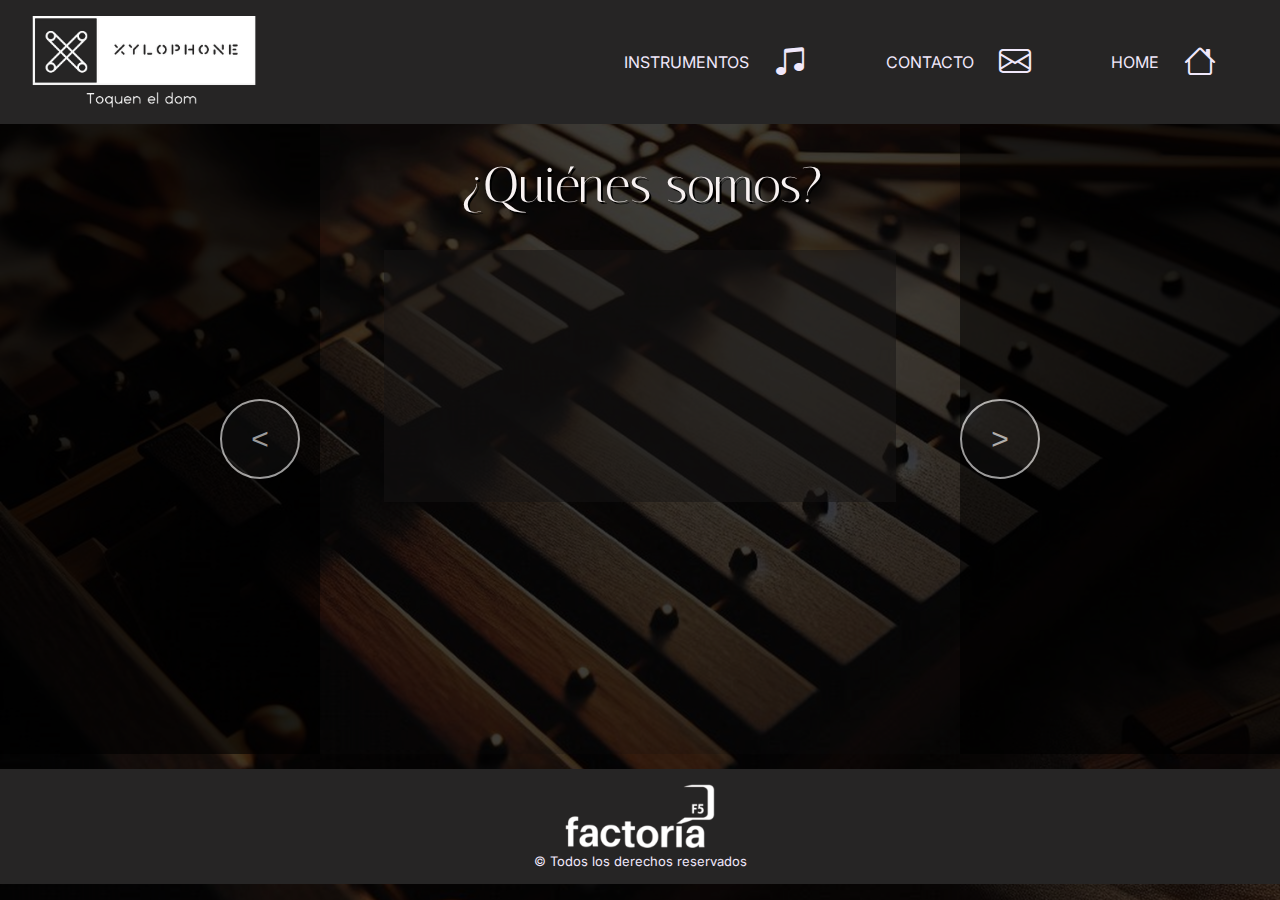
==== pages/about-us.html @ e2161147 "Merge branch 'feature/ted55-about-us' into dev" ====
<!DOCTYPE html>
<html lang="es">
<head>
    <meta charset="UTF-8">
    <meta name="viewport" content="width=device-width, initial-scale=1.0">
    <title>ABOUT US</title>
    <link rel="stylesheet" href="../src/css/about-us.css">
    <link rel="stylesheet" href="../src/css/style.css">
    <link rel="preconnect" href="https://fonts.googleapis.com">
    <link rel="preconnect" href="https://fonts.gstatic.com" crossorigin>
    <link rel="stylesheet" href="https://fonts.googleapis.com/css2?family=Inter:ital,opsz,wght@0,14..32,100..900;1,14..32,100..900&display=swap">
    <link rel="stylesheet" href="https://fonts.googleapis.com/css2?family=Inter:ital,opsz,wght@0,14..32,100..900;1,14..32,100..900&family=Italiana&display=swap">
    <link rel="stylesheet" href="https://cdn.jsdelivr.net/npm/bootstrap-icons@1.11.3/font/bootstrap-icons.min.css">
</head>
<body>
        <header class="header">
                <img src="../public/img/logo_xylophone.png" class="logo-pagina header__logo">
                <button class="header__button header__button--open-menu" id="open"><i class="bi bi-list" id="icon__open"></i></button>
                <nav class="header__nav"  id="nav">
                <button class="header__nav__button header__nav__button--close-menu" id="close"><i class="bi bi-x-lg" id="icon__close"></i></button>   
                <ul class="header__nav__list">
                        <li class="header__nav__item"><a class="header__nav__link" href="instrument.html">INSTRUMENTOS<i class="bi bi-music-note-beamed"></i></a></li>
                        <li class="header__nav__item"><a class="header__nav__link" href="contact.html">CONTACTO<i class="bi bi-envelope"></i></a></li>
                         <li class="header__nav__item"><a href="../index.html" class="header__nav__link">HOME<i class="bi bi-house"></i></a></li>
                </ul>
        </header>
        <main class="content">
                <div class="content__curtain content__curtain--left"><button class="content__container__btn content__container__btn--left">&lt;</button></div><!---cortinilla izq------> <!--------------boton izq--------->
                <section  class="content__container"><!------contenedor centro---------------->
                        <h1 class="content__container__h1">¿Quiénes somos?</h1>
                        <div class="content__container__div"></div>  <!----------- contenedor carrusel-------------->                                                          
                </section>
                <div class="content__curtain content__curtain--right"><button class="content__container__btn content__container__btn--right">&gt;</button></div><!------cortinilla dech--------><!--------------boton izq--------->                 
        </main>
        <footer class="footer">
            <img src="../public/img/logo_f5_blanco.png" class="footer__logo" >
            <p class="footer__text"> &copy; Todos los derechos reservados</p>
            </footer> 
            <script src="../src/js/nav-responsive.js"></script> 
</body>
</html>
---- src/css/about-us.css ----
:root {
    --background-image: url("../../public/img/xilo_resized.jpeg");
    --h1_h2_h3-font: "Italiana", serif;
    --body-font: "Inter", serif;
}

@media only screen and (max-width: 800px) {
    :root {
        --background-image: url("../../public/img/violin.jpg");
    }
}

* {
    margin: 0;
    padding: 0;
    box-sizing: border-box;    
}

h1,
h2,
h3 {
    font-family: var(--h1_h2_h3-font);
    font-weight: bolder;
    font-style: normal;
    text-shadow: 2px 2px 0 black;
}

body {
    background-image: var(--background-image);    
    background-size: cover;
    background-position: center;
    background-attachment: fixed;
    font-family: var(--body-font);
    font-optical-sizing: auto;
    font-weight: 400;
    font-style: normal;    
}

body {
    height: 100vh;
    display: flex;
    flex-direction: column;
}

/*Esta parte ajusta las posiciones de las cortinillas de los lados y de la base del carrusel.*/
.content {   
    width: 100%;      
    display: grid;
    grid-template-columns:  1fr 2fr 1fr;  
    grid-template-rows: 1fr;    
    flex-grow: 0 ;
}

.content__curtain {
    width: 100%; 
    background-color: black;
    opacity: 0.6;
    display:flex;
    align-items: center;
    padding-right: 20px;
}

.content__curtain--left {
    justify-self: end;
    justify-content: flex-end;
}

.content__container {
    width: 100%;
    height: 100%;
    display: flex;
    flex-direction: column;
    align-items: center;      
    background-color: rgba(15, 15, 15, 0.2);     
}

.content__container__h1 {
    margin-top: 5%;
    width: 100%;
    height: 15%;
    text-align: center;
    color: rgb(248, 242, 242);
    font-size: 50px;
    font-weight: normal;    
}

.content__container__div {
    width: 80%;
    height: 40%;
    background-color: rgb(21, 20, 20);
    opacity: 0.5;    
}

/*-------------------------------- Botones--------------------------------------- */

.content__container__btn--left {    
    background-color: rgb(15, 15, 15);
    color: white;
    border: 2px solid white;
    border-radius: 50%;
    width: 80px;
    height: 80px;
    font-size: 30px;
    text-align: center;        
}

.content__container__btn--right {    
    background-color: rgb(15, 15, 15);
    color: white;
    border: 2px solid white;
    border-radius: 50%;
    width: 80px;
    height: 80px;
    font-size: 30px;
    text-align: center;    
}

@media only screen and (min-width: 576px) and (max-width: 800px) {
    :root {
        --background-image: url("../../public/img/violin.jpg");
    }   
    /*Esta parte ajusta las posiciones de las cortinillas de los lados y de la base del carrusel.*/
    .content {
        /*distribute the curtains with flex*/
        width: 100%;
        height: 100vh;
        display: flex;
        flex-direction: row;
        align-items: center;
    }

    .content__curtain {
        width: 80%;
        height: 100%;
        background-color: black;
        opacity: 0.5;
    }

    .content__slider__container {
        width: 100%;
        height: 100%;
        display: flex;
        flex-direction: column;
        align-items: center;
    }

    .content__slider__container--h1 {
        margin-top: 10%;
        width: 100%;
        height: 15%;
        text-align: center;
        color: white;
        font-size: 50px;
        font-weight: 800;
    }

    .content__container__div {
        width: 90%;
        height: 30%;
        background-color: rgb(9, 9, 9);
        opacity: 0.5;
    }

    /*-------------------------------- Botones--------------------------------------- */

    .content__slider__container__btn--left {
         color: white;
        border: 1px solid white;
        border-radius: 50%;
        width: 60px;
        height: 60px;
        font-size: 20px;        
    }

    .content__slider__container__btn--right {
        background-color: rgb(15, 15, 15);
        color: white;
        border: 1px solid white;
        border-radius: 50%;
        width: 60px;
        height: 60px;
        font-size: 20px;      
    }
}

@media screen and (max-width: 575px) {
     /*Esta parte ajusta las posiciones de las cortinillas de los lados y de la base del carrusel.*/
    .content {
        /*distribute the curtains with flex*/
        width: 100%;
        height: 100vh;
        display: flex;
        flex-direction: row;
        align-items: center;
    }

    .content__curtain {
        width: 50%;
        height: 100%;
        background-color: black;
        opacity: 0.5;
    }

    .content__curtain--left {
    }

    .content__curtain--right {
    }

    .content__slider__container {
        width: 100%;
        height: 100%;
        display: flex;
        flex-direction: column;
        align-items: center;
    }

    .content__slider__container--h1 {
        margin-top: 10%;
        width: 100%;
        height: 15%;
        text-align: center;
        color: white;
        font-size: 50px;
        font-weight: 800;
    }

    .content__slider__container--article {
        width: 90%;
        height: 30%;
        background-color: rgb(9, 9, 9);
        opacity: 0.5;
    }

    /*-------------------------------- Botones--------------------------------------- */

    .content__slider__container__btn--left {
        color: white;
        border: 1px solid white;
        border-radius: 50%;
        width: 60px;
        height: 60px;
        font-size: 20px;        
    }

    .content__slider__container__btn--right {
        background-color: rgb(15, 15, 15);
        color: white;
        border: 1px solid white;
        border-radius: 50%;
        width: 60px;
        height: 60px;
        font-size: 20px;        
    }
}
---- src/css/style.css ----
:root {
    --background-image: url("../../public/img/xilo_resized.jpeg");
    --h1_h2_h3-font: "Italiana", serif;
    --body-font: "Inter", serif;
    --bg-header-footer: #262525;
    --txt-light: #f0e8fb;
}

@media only screen and  (max-width: 800px){
    :root {
        --background-image: url("../../public/img/violin.jpg");
    }
}

* {
    margin: 0;
    padding: 0;
    box-sizing: border-box ;          
}

header {
    display: flex;
    align-items: center;
    justify-content: space-between;    
    background-color: var(--bg-header-footer);
}

h1, h2, h3 {
    font-family: var(--h1_h2_h3-font);
    font-weight: bolder;
    font-style: normal;
}

.header__nav__link i {
    padding-left: 5px;    
}

.header__logo {
    max-width: 14rem;
    margin-left: 2rem;
    margin-top: 1rem;
    margin-bottom: 1rem;
}

.header__nav__list {
       display: flex;
       list-style-type: none;
       margin-right: 4rem;
       gap: 3rem;      
}

.header__nav__link {
    text-decoration: none;
    color: var(--txt-light);
    gap: 20px;   
}

.header .bi {
    display: none;
}

.header__nav__item--home {
    display: block;        
}

.header__nav__item--home {
    display: none;        
}

.header__button--open-menu, .header__nav__button--close-menu {    
     display: none;    
}

body {
    background-color: rgba(0, 0, 0, .7); 
    background-image: var(--background-image);
    background-size: cover;
    background-position: center;
    background-attachment: fixed;
    font-family: var(--body-font);
    font-optical-sizing: auto;
    font-weight: 400;
    font-style: normal;
    display: flex;
    flex-direction: column;
    min-height: 100vh;
    background-blend-mode: darken;
}

@media only screen and (min-width: 576px) and (max-width: 800px){

    :root {
        --background-image: url("../../public/img/violin.jpg");
    }

    .header__button--open-menu, .header__nav__button--close-menu {        
        display: block;              
    }

    .header__button--open-menu{
        margin-right: 2rem;
        margin-bottom: 1rem;          
        border: 0;  
        color: var(--txt-light);
        background-color: transparent;   
        
    }

    #icon__open {
        font-size: 3rem;
    }
   
    .header__nav__button--close-menu {
        margin-top: 10px;
        border: 0;
        color: var(--txt-light);
        background-color: transparent;
        font-size: 20px;
        
    }    

    #icon__close {
        margin-top: 0.5rem;        
        font-size: 2rem;
        margin-bottom: 2rem;
        margin-right: 1rem;
    }

    .header__nav {
        opacity: 0;
        visibility: hidden ;
        display: flex;
        flex-direction: column;
        align-items: end;     
        position: absolute;
        top: 0;
        right: 0;       
        bottom: 0;
        background-color: var(--bg-header-footer);
        padding: 0,5rem;
        box-shadow:  0 0 0 100vmax rgba(0, 0, 0, .5);              
    }
    
    .header__nav.visible {
        opacity: 1;
        visibility: visible;
        
    }

    .header__nav__list {       
        margin-top: 20px;
        flex-direction: column;
        align-items: end;     
        gap: 4rem;   
        
    }        

    .header__nav__link {
        color: var(--txt-light);
        display: inline-flex;        
        align-items: center;
        margin-left: 2rem;
        font-size: 1rem;
    }   

    .header .bi {
        display: block;
        font-size:  2rem; 
    }

    .header__nav__item--home {
        display: block;        
    }
    
}

@media screen and (max-width: 575px) {    

    .header__button--open-menu, .header__nav__button--close-menu {        
        display: block;              
    }

    .header__button--open-menu{
        
        margin-right: 2rem;
        margin-bottom: 1rem;          
        border: 0;  
        color: var(--txt-light);
        background-color: transparent;   
        
    }

    #icon__open {
        font-size: 3rem;
    }
   
    .header__nav__button--close-menu {
        margin-top: 10px;
        border: 0;
        color: var(--txt-light);
        background-color: transparent;
        
    }    

    #icon__close {
        margin-top: 0.5rem;        
        font-size: 2rem;
        margin-bottom: 2rem;
        margin-right: 1rem;
    }

    .header__nav {
        opacity: 0;
        visibility: hidden ;
        display: flex;
        flex-direction: column;
        align-items: end;        
        position: absolute;
        top: 0;
        right: 0;       
        bottom: 0;
        background-color: var(--bg-header-footer);
        padding: 0,5rem;
        box-shadow:  0 0 0 100vmax rgba(0, 0, 0, .5); 
                     
    }
    
    
    .header__nav.visible {
        opacity: 1;
        visibility: visible;
       
    }

    .header__nav__list {       
        margin-top: 20px;
        flex-direction: column;
        align-items: end;     
        gap: 4rem;  
    }    
        
}        

    .header__nav__link {
        color: var(--txt-light);

        display: inline-flex;        
        align-items: center;
        margin-left: 2rem;
        font-size: 1rem;
        
    }   

    .header .bi {
        display: block;
        font-size:  2rem; 
      
        
    }

    .header__nav__item--home {
        display: block;    
      
    }

.content{    
    height: 70vb;
}

footer{
    display: flex;
    flex-direction: column;
    align-items: center;
    justify-content: center;
    background-color: var(--bg-header-footer);
    color: var(--txt-light);
    padding: 15px;
    gap:5px;
    width: 100%;
    font-size: xx-small;
    margin-top: auto;
    margin: auto;
}

.footer__logo {
    width: 150px;
}
.footer__text {
    font-size: small;
    color:var(--txt-light);
}
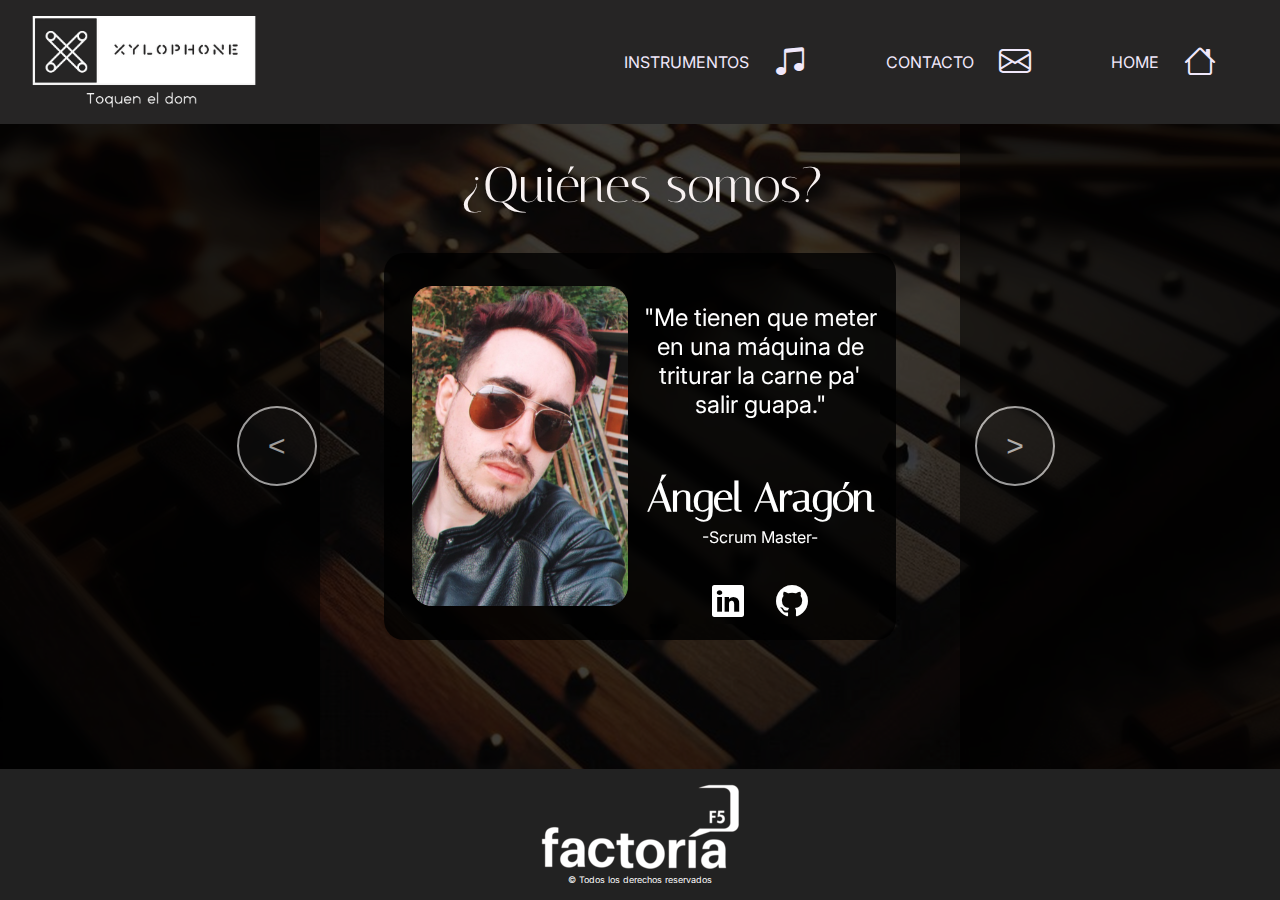
==== commit d59969cc: "Merge branch 'feature/ted55-about-us' into dev" ====
--- a/pages/about-us.html
+++ b/pages/about-us.html
@@ -4,38 +4,103 @@
     <meta charset="UTF-8">
     <meta name="viewport" content="width=device-width, initial-scale=1.0">
     <title>ABOUT US</title>
+    <link rel="stylesheet" href="../src/css/style.css">
     <link rel="stylesheet" href="../src/css/about-us.css">
-    <link rel="stylesheet" href="../src/css/style.css">
     <link rel="preconnect" href="https://fonts.googleapis.com">
     <link rel="preconnect" href="https://fonts.gstatic.com" crossorigin>
-    <link rel="stylesheet" href="https://fonts.googleapis.com/css2?family=Inter:ital,opsz,wght@0,14..32,100..900;1,14..32,100..900&display=swap">
-    <link rel="stylesheet" href="https://fonts.googleapis.com/css2?family=Inter:ital,opsz,wght@0,14..32,100..900;1,14..32,100..900&family=Italiana&display=swap">
+    <link href="https://fonts.googleapis.com/css2?family=Inter:ital,opsz,wght@0,14..32,100..900;1,14..32,100..900&family=Italiana&display=swap" rel="stylesheet">
     <link rel="stylesheet" href="https://cdn.jsdelivr.net/npm/bootstrap-icons@1.11.3/font/bootstrap-icons.min.css">
 </head>
+
 <body>
-        <header class="header">
-                <img src="../public/img/logo_xylophone.png" class="logo-pagina header__logo">
-                <button class="header__button header__button--open-menu" id="open"><i class="bi bi-list" id="icon__open"></i></button>
-                <nav class="header__nav"  id="nav">
-                <button class="header__nav__button header__nav__button--close-menu" id="close"><i class="bi bi-x-lg" id="icon__close"></i></button>   
-                <ul class="header__nav__list">
-                        <li class="header__nav__item"><a class="header__nav__link" href="instrument.html">INSTRUMENTOS<i class="bi bi-music-note-beamed"></i></a></li>
-                        <li class="header__nav__item"><a class="header__nav__link" href="contact.html">CONTACTO<i class="bi bi-envelope"></i></a></li>
-                         <li class="header__nav__item"><a href="../index.html" class="header__nav__link">HOME<i class="bi bi-house"></i></a></li>
-                </ul>
-        </header>
-        <main class="content">
-                <div class="content__curtain content__curtain--left"><button class="content__container__btn content__container__btn--left">&lt;</button></div><!---cortinilla izq------> <!--------------boton izq--------->
-                <section  class="content__container"><!------contenedor centro---------------->
-                        <h1 class="content__container__h1">¿Quiénes somos?</h1>
-                        <div class="content__container__div"></div>  <!----------- contenedor carrusel-------------->                                                          
-                </section>
-                <div class="content__curtain content__curtain--right"><button class="content__container__btn content__container__btn--right">&gt;</button></div><!------cortinilla dech--------><!--------------boton izq--------->                 
-        </main>
-        <footer class="footer">
-            <img src="../public/img/logo_f5_blanco.png" class="footer__logo" >
-            <p class="footer__text"> &copy; Todos los derechos reservados</p>
-            </footer> 
-            <script src="../src/js/nav-responsive.js"></script> 
+    <header class="header">
+        <img src="../public/img/logo_xylophone.png" class="logo-pagina header__logo" />
+        <button class="header__button header__button--open-menu" id="open"><i class="bi bi-list"
+            id="icon__open"></i></button>
+        <nav class="header__nav" id="nav">
+            <button class="header__nav__button header__nav__button--close-menu" id="close"><i class="bi bi-x-lg"
+                id="icon__close"></i></button>
+            <ul class="header__nav__list">
+            <li class="header__nav__item"><a class="header__nav__link" href="instrument.html">INSTRUMENTOS<i
+                    class="bi bi-music-note-beamed"></i></a></li>
+            <li class="header__nav__item"><a class="header__nav__link" href="contact.html">CONTACTO<i
+                    class="bi bi-envelope"></i></a></li>
+            <li class="header__nav__item"><a href="../index.html" class="header__nav__link">HOME<i
+                    class="bi bi-house"></i></a></li>
+            </ul>
+        </nav>
+    </header>
+
+    <main class="content">
+            <div class="content__curtain content__curtain--left"><button
+                class="content__container__btn content__container__btn--left">&lt;</button></div><!---cortinilla izq------>
+            <!--------------boton izq--------->
+            <section class="content__container"><!------contenedor centro---------------->
+                    <h1 class="content__container__h1">¿Quiénes somos?</h1>
+                    <div class="content__container__div">
+                        <article class="slider__item active">
+                            <div class="article__container">
+                                <img class="slider__item__img active" src="../public/img/Angelito.png" />
+                                <div class="slider__item__text">
+                                        <p class="slider__item__text--paragraph">"Me tienen que meter en una máquina de triturar la carne pa' salir guapa."</p>
+                                        <h3>Ángel Aragón</h3>
+                                        <p class="slider__item__text--charge">-Scrum Master-</p>
+                                        <div class="slider__item__text__networks">
+                                            <a href="https://www.linkedin.com/in/ángel-miguel-cubino-aragón-b66b9b18b/"><i class="bi bi-linkedin"></i></a><a href="https://github.com/Algol95/Algol95"><i class="bi bi-github"></i></a>
+                                        </div>
+                                </div>
+                            </div>
+                        </article>
+                        <article class="slider__item">
+                            <div class="article__container">
+                                <img class="slider__item__img" src="../public/img/hema.png" />
+                                <div class="slider__item__text">
+                                        <p class="slider__item__text--paragraph">"Can we fix it? Yes, we can! - Bob the Builder."</p>
+                                        <h3>Hema Priya</h3>
+                                        <p class="slider__item__text--charge">-Product owner--</p>
+                                        <div class="slider__item__text__networks">
+                                            <a href="https://www.linkedin.com/in/hemaps/"><i class="bi bi-linkedin"></i></a><a href="https://github.com/void-craft"><i class="bi bi-github"></i></a>
+                                        </div>
+                                </div>
+                            </div>
+                        </article>
+                        <article class="slider__item">
+                            <div class="article__container">
+                                <img class="slider__item__img" src="../public/img/sergio.png" />
+                                <div class="slider__item__text">
+                                        <p class="slider__item__text--paragraph">"Siempre que toco un Do suena un Fa.....what a fuck...!!!"</p>
+                                        <h3>Sergio Jorquera</h3>
+                                        <p class="slider__item__text--charge">-Developer-</p>
+                                        <div class="slider__item__text__networks">
+                                            <a href="https://www.linkedin.com/in/sergio-jorquera-gimeno-48472934a/"><i class="bi bi-linkedin"></i></a><a href="https://github.com/sergio-jorquera"><i class="bi bi-github"></i></a>
+                                        </div>
+                                </div>
+                            </div>
+                        </article>
+                        <article class="slider__item">
+                            <div class="article__container">
+                                <img class="slider__item__img" src="../public/img/any.png" />
+                                <div class="slider__item__text">
+                                        <p class="slider__item__text--paragraph">"Voy sin rumbo...pero disfrutando del camino! Qué me quitén lo bailao!!"</p>
+                                        <h3>Ana Castro</h3>
+                                        <p class="slider__item__text--charge">-Developer-</p>
+                                        <div class="slider__item__text__networks">
+                                            <a href="https://www.linkedin.com/in/ana-castro-a476b8346/"><i class="bi bi-linkedin"></i></a><a href="https://github.com/cuyssi"><i class="bi bi-github"></i></a>
+                                        </div>
+                                </div>
+                            </div>
+                        </article>
+                    </div> <!----------- contenedor carrusel-------------->
+            </section>
+            <div class="content__curtain content__curtain--right"><button
+                class="content__container__btn content__container__btn--right">&gt;</button></div>
+            <!------cortinilla dech--------><!--------------boton izq--------->
+    </main>
+    <footer class="footer">
+      <img src="../public/img/logo_f5_blanco.png">
+      <p> &copy; Todos los derechos reservados</p>
+    </footer>
+<script src="../src/js/nav-responsive.js"></script>
 </body>
+
 </html>--- a/src/css/style.css
+++ b/src/css/style.css
@@ -46,7 +46,7 @@
        display: flex;
        list-style-type: none;
        margin-right: 4rem;
-       gap: 3rem;      
+       gap: 3rem;       
 }
 
 .header__nav__link {
@@ -55,7 +55,7 @@
     gap: 20px;   
 }
 
-.header .bi {
+.header__nav  .bi {
     display: none;
 }
 
@@ -262,7 +262,6 @@
         display: block;    
       
     }
-
 .content{    
     height: 70vb;
 }
@@ -276,6 +275,8 @@
     color: var(--txt-light);
     padding: 15px;
     gap:5px;
+    margin: auto;    
+    bottom: 0;
     width: 100%;
     font-size: xx-small;
     margin-top: auto;
--- a/src/css/about-us.css
+++ b/src/css/about-us.css
@@ -1,3 +1,4 @@
+/*----------variables para no tener que tocar el código si se quiere cambiar el background o la fuente---------------*/
 :root {
     --background-image: url("../../public/img/xilo_resized.jpeg");
     --h1_h2_h3-font: "Italiana", serif;
@@ -5,6 +6,7 @@
 }
 
 @media only screen and (max-width: 800px) {
+    /*-------------cambio de background para tablet y pantallas pequeñas-------------*/
     :root {
         --background-image: url("../../public/img/violin.jpg");
     }
@@ -13,51 +15,45 @@
 * {
     margin: 0;
     padding: 0;
-    box-sizing: border-box;    
-}
-
-h1,
-h2,
-h3 {
-    font-family: var(--h1_h2_h3-font);
-    font-weight: bolder;
-    font-style: normal;
-    text-shadow: 2px 2px 0 black;
-}
+    box-sizing: border-box;
+}
+
 
 body {
-    background-image: var(--background-image);    
-    background-size: cover;
-    background-position: center;
-    background-attachment: fixed;
+    
     font-family: var(--body-font);
     font-optical-sizing: auto;
     font-weight: 400;
-    font-style: normal;    
-}
-
-body {
+    font-style: normal;
     height: 100vh;
     display: flex;
     flex-direction: column;
 }
 
-/*Esta parte ajusta las posiciones de las cortinillas de los lados y de la base del carrusel.*/
-.content {   
-    width: 100%;      
+/*esta parte ajusta las posiciones de las cortinillas de los lados y de la base del carrusel.*/
+.content {
+    width: 100%;
+    height: 100vh;
     display: grid;
-    grid-template-columns:  1fr 2fr 1fr;  
-    grid-template-rows: 1fr;    
-    flex-grow: 0 ;
+    grid-template-columns: 1fr 2fr 1fr;
+    grid-template-rows: 1fr;
+    flex-grow: 1;
 }
 
 .content__curtain {
-    width: 100%; 
+    width: 100%;
+    height: 100%;
     background-color: black;
     opacity: 0.6;
-    display:flex;
+    display: flex;
     align-items: center;
-    padding-right: 20px;
+    padding-right: 1%;    
+    backdrop-filter: blur(5px);   
+}
+
+.content__curtain--right {
+    justify-self: start;
+    justify-content: start;
 }
 
 .content__curtain--left {
@@ -70,8 +66,8 @@
     height: 100%;
     display: flex;
     flex-direction: column;
-    align-items: center;      
-    background-color: rgba(15, 15, 15, 0.2);     
+    align-items: center;
+    background-color: rgba(15, 15, 15, 0.2);
 }
 
 .content__container__h1 {
@@ -81,19 +77,97 @@
     text-align: center;
     color: rgb(248, 242, 242);
     font-size: 50px;
-    font-weight: normal;    
+    font-weight: normal;
 }
 
 .content__container__div {
     width: 80%;
-    height: 40%;
-    background-color: rgb(21, 20, 20);
-    opacity: 0.5;    
+    height: 60%;
+    background-color: rgb(0, 0, 0, 0.8);
+    display: flex;
+    border-radius: 20px;
+    padding: 1rem;    
+}
+/*--------------------------------carrusel------------------------------*/
+
+.slider__item {
+    width: 100%;
+    height: 100%;
+    display: none;
+    justify-content: center;
+    align-items: center;
+    border-radius: 20px;
+    overflow: hidden;
+    border-radius: 20px;    
+}
+
+.article__container {
+    width: 100%;
+    height: 100%;    
+    display: grid;    
+    grid-template-columns: repeat(2, 1fr);
+    grid-template-areas: "img text";
+    place-items: center;
+    border-radius: 20px;
+    backdrop-filter: blur(5px);
+}
+
+.slider__item__img {
+    width: 90%;
+    height: 90%;
+    object-fit: cover;
+    border-radius: 20px;
+    opacity: 1;
+    overflow: hidden;
+}
+
+.slider__item__text {
+    width: 100%;
+    display: flex;
+    flex-direction: column;
+    gap: 1.4rem;
+    text-align: center;
+    opacity: 1;   
+    
+}
+
+h3{
+    margin-top: 2rem;
+    color: white;
+    font-size: 2.5rem;
+}
+
+.slider__item__text--paragraph {
+    margin-top: 2rem;
+    color: white;
+    font-size: 1.5rem;
+}
+.slider__item__text--charge {
+    margin-top: -1rem;
+    color: white;
+    margin-bottom: 0.8rem;
+}
+
+.slider__item.active {
+    display: block;
+}
+
+.slider__item__text i {
+    color: white;
+    padding-right: 1rem;
+    padding-left: 1rem;
+    font-size: 2rem;
+    transition: 0.5s;
+}
+
+.slider__item__text i:hover {
+    font-size: 3rem;
+    transition: 0.5s;
 }
 
 /*-------------------------------- Botones--------------------------------------- */
 
-.content__container__btn--left {    
+.content__container__btn--left {
     background-color: rgb(15, 15, 15);
     color: white;
     border: 2px solid white;
@@ -101,10 +175,11 @@
     width: 80px;
     height: 80px;
     font-size: 30px;
-    text-align: center;        
-}
-
-.content__container__btn--right {    
+    text-align: center;
+    margin-left: 10px;
+}
+
+.content__container__btn--right {
     background-color: rgb(15, 15, 15);
     color: white;
     border: 2px solid white;
@@ -112,144 +187,294 @@
     width: 80px;
     height: 80px;
     font-size: 30px;
-    text-align: center;    
-}
-
-@media only screen and (min-width: 576px) and (max-width: 800px) {
+    text-align: center;
+    margin-left: 15px;
+}
+footer {
+    display: flex;
+    flex-direction: column;
+    align-items: center;
+    justify-content: center;
+    background-color: #222222;
+    color: white;
+    padding: 15px;
+    gap: 5px;
+    margin: auto;
+    bottom: 0;
+    width: 100%;
+    font-size: xx-small;
+}
+
+.footer__logo {
+    width: 20%;
+    height: auto;
+}
+
+@media only screen and (min-width: 576px) and (max-width: 900px) {
     :root {
         --background-image: url("../../public/img/violin.jpg");
-    }   
-    /*Esta parte ajusta las posiciones de las cortinillas de los lados y de la base del carrusel.*/
+    }
+
+    * {
+        margin: 0;
+        padding: 0;
+        box-sizing: border-box;
+    }
+
+    body {
+        display: grid;
+        grid-template-columns: 1fr;
+        grid-template-rows: repeat(3, 1fr);
+        grid-template-areas:
+            "header"
+            "content"
+            "footer";
+    }
+
+    .header__nav {
+        z-index: 2000;
+    }
+
+    .header__nav  .bi {
+        display: block;
+    }
+
+    /*esta parte ajusta las posiciones de las cortinillas de los lados y de la base del carrusel.*/
+    main {
+        height: 100vh;
+    }
+
     .content {
-        /*distribute the curtains with flex*/
-        width: 100%;
-        height: 100vh;
-        display: flex;
-        flex-direction: row;
+        grid-area: content;
+        height: 100%;
+        display: grid;
+        grid-template-columns: 1fr 4fr 1fr;
+        grid-template-rows: 1fr;
+    }
+
+    .content__curtain {
+        width: 100%;
+        background-color: black;
+        opacity: 0.6;
+        display: flex;
         align-items: center;
-    }
-
-    .content__curtain {
+        padding-right: 15px;
+        height: auto;
+        backdrop-filter: blur(5px);
+    }
+
+    .content__container {
+        width: 100%;
+        height: 75vh;
+        display: flex;
+        flex-direction: column;
+        align-items: center;
+        background-color: rgba(15, 15, 15, 0.2);
+    }
+
+    .content__container__div {
         width: 80%;
+        height: 70%;
+        background-color: rgba(0, 0, 0, 0.8);
+        display: flex;
+        flex-direction: column;
+        align-items: center;
+        justify-content: center;
+        border-radius: 20px;
+    }
+    
+    .content__container__h1 {
+        margin-top: 10%;
+        font-size: 2.5rem;
+    }
+
+    .slider__item {
+        width: 100%;
         height: 100%;
-        background-color: black;
-        opacity: 0.5;
-    }
-
-    .content__slider__container {
+        display: none;
+        align-items: center;
+        justify-content: center;
+    }
+
+    .article__container {
         width: 100%;
         height: 100%;
-        display: flex;
-        flex-direction: column;
+        display: grid;
+        grid-template-columns: 1fr;
+        grid-template-rows: repeat(2, 1fr);
+        grid-template-areas:
+            "image"
+            "text";
+        padding: 1rem;
+        backdrop-filter: blur(5px);
+    }
+
+    .slider__item__img {
+        width: 60%;
+        min-height: 30vw;
+        aspect-ratio: 1 / 1;
+        object-fit: cover;
+        display: block;
+        border-radius: 50%;
+        margin: 0 auto;
+        grid-area: image;
+    }
+
+    .slider__item__text {
+        max-height: 100%;
+        grid-area: text;
+        display: flex;
+        flex-direction: column;
+        text-align: center;
+    }
+
+    h3{
+        margin-top: 1.5rem;
+        color: white;
+        font-size: 2rem;
+    }
+    
+    .slider__item__text--paragraph {
+        margin-top: 2rem;
+        color: white;
+        font-size: 1rem;
+    }
+    .slider__item__text--charge {
+        margin-top: -1rem;
+        color: white;
+        margin-bottom: 0.4rem;
+    }
+
+    .slider__item__text i {
+        display: inline-block;
+        font-size: 2rem;
+        color: white;
+        padding: 0.5rem;
+        transition: 0.5s;
+    }
+
+    .slider__item__text i:hover {
+        font-size: 2.5rem;
+    }
+}
+
+@media screen and (max-width: 575px) {
+    :root {
+        --background-image: url("../../public/img/violin.jpg");
+    }
+
+    html {
+        background: url("../../public/img/violin.jpg") no-repeat center top;
+        background-attachment: scroll;       
+    }
+
+    body {
+        background: none; /* evita conflictos con el fondo de body */
+        min-height: 200vh; /* asegura que haya suficiente espacio para el scroll */
+    }
+
+    .header__nav {
+        z-index: 2000;
+    }
+
+    .header__nav  .bi {
+        display: block;
+    }
+
+    /* Ocultar elementos del carrusel */
+    .content__curtain,
+    .content__container__btn--left,
+    .content__container__btn--right {
+        display: none;
+    }
+
+    /* Ajustar estructura principal */
+    .content {
+        display: block;
+        height: auto;
+        padding: 20px;
+        padding-bottom: 50px;
+    }
+
+    .content__container {
+        width: 100%;
+        height: auto;
+        background: transparent;
+        display: block;
+    }
+
+    .content__container__h1 {
+        font-size: 3rem;      
+        margin-bottom: 2rem; 
+        padding: 4%;
+        height: auto;
+        text-shadow: 1px 1px 0 black;
+    }
+
+    .content__container__div {
+        width: 100%;
+        height: auto;
+        display: flex;
+        flex-direction: column;
+        background: transparent;
+        overflow: visible;
+        border-radius: 0;
         align-items: center;
     }
 
-    .content__slider__container--h1 {
-        margin-top: 10%;
-        width: 100%;
-        height: 15%;
+    /* modificar slider para mostrar todas las cards */
+    .slider__item {
+        display: block;
+        width: 90%;
+        height: auto;
+        margin-bottom: 20px;
+        padding: 0 15px;
+        background: rgba(0, 0, 0, 0.8);
+        border-radius: 15px;
+        border: 0.5px solid rgb(78, 76, 76);
+    }
+
+    .article__container {
+        display: flex;
+        flex-direction: column;
+        padding: 15px;
+        backdrop-filter: blur(5px);
+    }
+
+    .slider__item__img {
+        width: 100%;
+        border-radius: 50%;
+    }
+
+    .slider__item__text {
+        margin-top: 40px;
+        display: flex;
+        flex-direction: column;
         text-align: center;
-        color: white;
-        font-size: 50px;
-        font-weight: 800;
-    }
-
-    .content__container__div {
-        width: 90%;
-        height: 30%;
-        background-color: rgb(9, 9, 9);
-        opacity: 0.5;
-    }
-
-    /*-------------------------------- Botones--------------------------------------- */
-
-    .content__slider__container__btn--left {
-         color: white;
-        border: 1px solid white;
-        border-radius: 50%;
-        width: 60px;
-        height: 60px;
-        font-size: 20px;        
-    }
-
-    .content__slider__container__btn--right {
-        background-color: rgb(15, 15, 15);
-        color: white;
-        border: 1px solid white;
-        border-radius: 50%;
-        width: 60px;
-        height: 60px;
-        font-size: 20px;      
-    }
-}
-
-@media screen and (max-width: 575px) {
-     /*Esta parte ajusta las posiciones de las cortinillas de los lados y de la base del carrusel.*/
-    .content {
-        /*distribute the curtains with flex*/
-        width: 100%;
-        height: 100vh;
-        display: flex;
-        flex-direction: row;
-        align-items: center;
-    }
-
-    .content__curtain {
-        width: 50%;
-        height: 100%;
-        background-color: black;
-        opacity: 0.5;
-    }
-
-    .content__curtain--left {
-    }
-
-    .content__curtain--right {
-    }
-
-    .content__slider__container {
-        width: 100%;
-        height: 100%;
-        display: flex;
-        flex-direction: column;
-        align-items: center;
-    }
-
-    .content__slider__container--h1 {
-        margin-top: 10%;
-        width: 100%;
-        height: 15%;
-        text-align: center;
-        color: white;
-        font-size: 50px;
-        font-weight: 800;
-    }
-
-    .content__slider__container--article {
-        width: 90%;
-        height: 30%;
-        background-color: rgb(9, 9, 9);
-        opacity: 0.5;
-    }
-
-    /*-------------------------------- Botones--------------------------------------- */
-
-    .content__slider__container__btn--left {
-        color: white;
-        border: 1px solid white;
-        border-radius: 50%;
-        width: 60px;
-        height: 60px;
-        font-size: 20px;        
-    }
-
-    .content__slider__container__btn--right {
-        background-color: rgb(15, 15, 15);
-        color: white;
-        border: 1px solid white;
-        border-radius: 50%;
-        width: 60px;
-        height: 60px;
-        font-size: 20px;        
-    }
-}
+    }
+
+    h3{
+        margin-top: 2rem;
+        color: white;
+        font-size: 1.5rem;
+    }
+    
+    .slider__item__text--paragraph {
+        margin-top: .5rem;
+        color: white;
+        font-size: 1rem;
+    }
+    .slider__item__text--charge {
+        margin-top: -1rem;
+        color: white;
+        margin-bottom: 0.5rem;
+    }
+    .slider__item__text i {
+        display: inline-block;
+    }
+
+    .footer__logo {
+        width: 20%;
+        height: auto;
+    }
+}
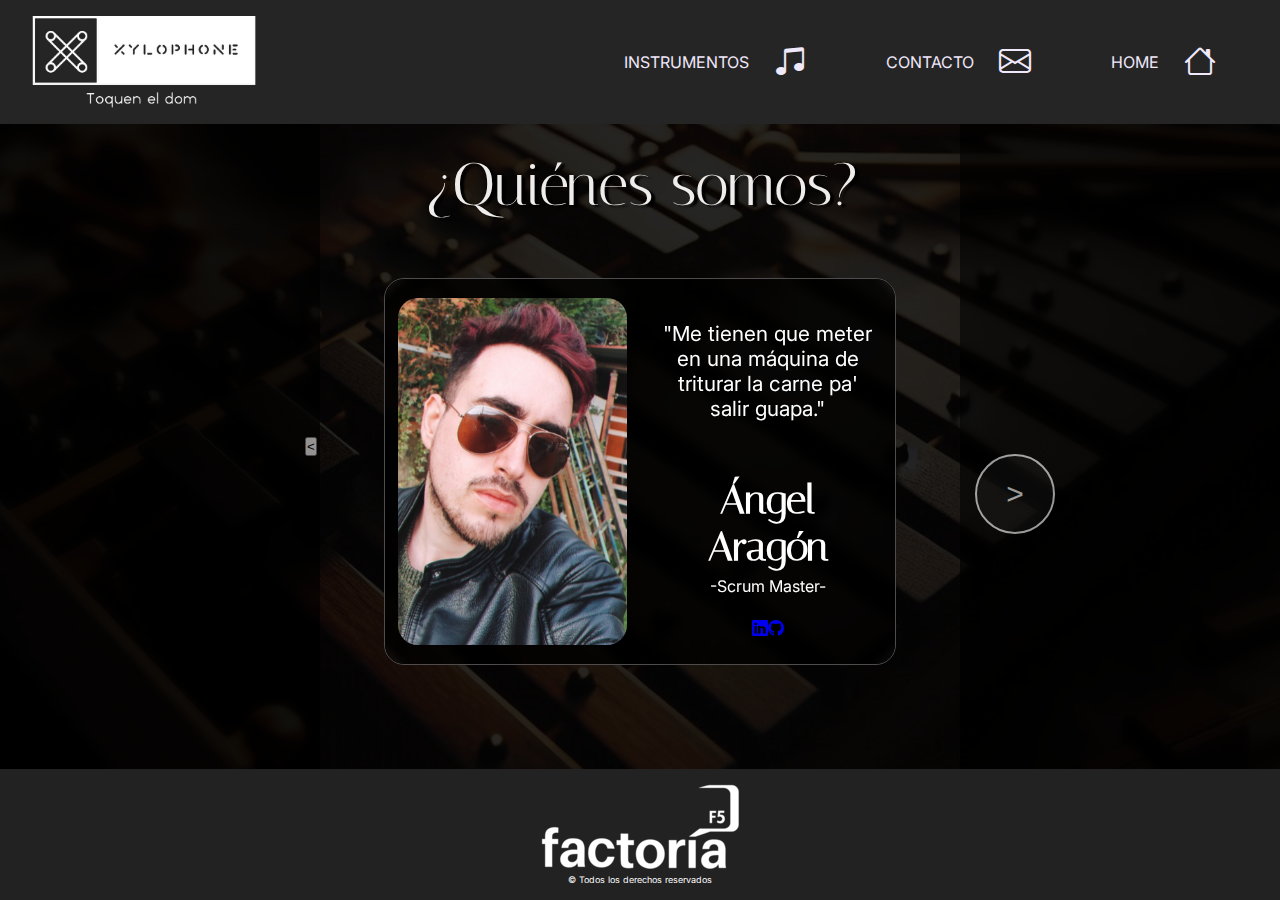
==== commit 0244552a: "code carousel js creation independent archive" ====
--- a/pages/about-us.html
+++ b/pages/about-us.html
@@ -101,6 +101,7 @@
       <p> &copy; Todos los derechos reservados</p>
     </footer>
 <script src="../src/js/nav-responsive.js"></script>
+<script src="../src/js/carousel.js"></script>
 </body>
 
 </html>--- a/src/css/style.css
+++ b/src/css/style.css
@@ -85,6 +85,7 @@
     flex-direction: column;
     min-height: 100vh;
     background-blend-mode: darken;
+    overflow: hidden;
 }
 
 @media only screen and (min-width: 576px) and (max-width: 800px){
@@ -120,10 +121,10 @@
     }    
 
     #icon__close {
-        margin-top: 0.5rem;        
+        margin-top: 2rem;        
         font-size: 2rem;
         margin-bottom: 2rem;
-        margin-right: 1rem;
+        margin-right: 3rem;
     }
 
     .header__nav {
@@ -138,12 +139,15 @@
         bottom: 0;
         background-color: var(--bg-header-footer);
         padding: 0,5rem;
-        box-shadow:  0 0 0 100vmax rgba(0, 0, 0, .5);              
+        box-shadow:  0 0 0 100vmax rgba(0, 0, 0, .5);    
+        transition: opacity 0.8s ease, visibility 0.8s ease, transform 0.8s ease;
+        transform: translateX(100%);
     }
     
     .header__nav.visible {
         opacity: 1;
         visibility: visible;
+        transform: translateX(0);
         
     }
 
@@ -151,7 +155,7 @@
         margin-top: 20px;
         flex-direction: column;
         align-items: end;     
-        gap: 4rem;   
+        gap: 5rem;   
         
     }        
 
@@ -203,10 +207,10 @@
     }    
 
     #icon__close {
-        margin-top: 0.5rem;        
+        margin-top: 2rem;        
         font-size: 2rem;
         margin-bottom: 2rem;
-        margin-right: 1rem;
+        margin-right: 3rem;
     }
 
     .header__nav {
@@ -222,6 +226,8 @@
         background-color: var(--bg-header-footer);
         padding: 0,5rem;
         box-shadow:  0 0 0 100vmax rgba(0, 0, 0, .5); 
+        transition: opacity 0.8s ease, visibility 0.8s ease, transform 0.8s ease;
+        transform: translateX(100%);
                      
     }
     
@@ -229,6 +235,7 @@
     .header__nav.visible {
         opacity: 1;
         visibility: visible;
+        transform: translateX(0);
        
     }
 
@@ -236,7 +243,7 @@
         margin-top: 20px;
         flex-direction: column;
         align-items: end;     
-        gap: 4rem;  
+        gap: 5rem;  
     }    
         
 }        
--- a/src/css/about-us.css
+++ b/src/css/about-us.css
@@ -28,6 +28,14 @@
     height: 100vh;
     display: flex;
     flex-direction: column;
+<<<<<<< HEAD
+    
+}  
+
+main {
+    background: rgba(0, 0, 0, 0.4);
+=======
+>>>>>>> 45fb1eec03f37753c51d5c2e923e03487b4c2f6f
 }
 
 /*esta parte ajusta las posiciones de las cortinillas de los lados y de la base del carrusel.*/
@@ -71,34 +79,41 @@
 }
 
 .content__container__h1 {
+    margin-top: 4%;
+    width: 100%;
+    height: 15%;
+    text-align: center; 
+          
+}
+
+h1 {
+    text-shadow: 4px 2px 2px black;
+    font-size: 60px;
+    font-weight: normal;
+    color: rgb(239, 236, 236); 
+}
+
+.content__container__div {
     margin-top: 5%;
-    width: 100%;
-    height: 15%;
-    text-align: center;
-    color: rgb(248, 242, 242);
-    font-size: 50px;
-    font-weight: normal;
-}
-
-.content__container__div {
     width: 80%;
     height: 60%;
     background-color: rgb(0, 0, 0, 0.8);
     display: flex;
-    border-radius: 20px;
-    padding: 1rem;    
+    border-radius: 20px;    
 }
 /*--------------------------------carrusel------------------------------*/
 
 .slider__item {
     width: 100%;
-    height: 100%;
+    height: 100%;   
     display: none;
     justify-content: center;
     align-items: center;
     border-radius: 20px;
     overflow: hidden;
-    border-radius: 20px;    
+    border-radius: 20px;      
+    border: 0.5px solid rgb(78, 76, 76);
+    
 }
 
 .article__container {
@@ -123,6 +138,7 @@
 
 .slider__item__text {
     width: 100%;
+    padding: 1rem;
     display: flex;
     flex-direction: column;
     gap: 1.4rem;
@@ -138,18 +154,24 @@
 }
 
 .slider__item__text--paragraph {
-    margin-top: 2rem;
-    color: white;
-    font-size: 1.5rem;
+    margin-top: 1rem;
+    color: white;
+    font-size: 1.3rem;
 }
 .slider__item__text--charge {
     margin-top: -1rem;
     color: white;
-    margin-bottom: 0.8rem;
+    
 }
 
 .slider__item.active {
     display: block;
+<<<<<<< HEAD
+    
+  }
+
+  
+=======
 }
 
 .slider__item__text i {
@@ -164,6 +186,7 @@
     font-size: 3rem;
     transition: 0.5s;
 }
+>>>>>>> 45fb1eec03f37753c51d5c2e923e03487b4c2f6f
 
 /*-------------------------------- Botones--------------------------------------- */
 
@@ -177,6 +200,7 @@
     font-size: 30px;
     text-align: center;
     margin-left: 10px;
+    margin-top: 30%;
 }
 
 .content__container__btn--right {
@@ -189,6 +213,7 @@
     font-size: 30px;
     text-align: center;
     margin-left: 15px;
+    margin-top: 30%;
 }
 footer {
     display: flex;
@@ -210,7 +235,7 @@
     height: auto;
 }
 
-@media only screen and (min-width: 576px) and (max-width: 900px) {
+@media only screen and (min-width: 650px) and (max-width: 1200px) {
     :root {
         --background-image: url("../../public/img/violin.jpg");
     }
@@ -237,7 +262,7 @@
 
     .header__nav  .bi {
         display: block;
-    }
+    }    
 
     /*esta parte ajusta las posiciones de las cortinillas de los lados y de la base del carrusel.*/
     main {
@@ -248,7 +273,7 @@
         grid-area: content;
         height: 100%;
         display: grid;
-        grid-template-columns: 1fr 4fr 1fr;
+        grid-template-columns: 1fr 6fr 1fr;
         grid-template-rows: 1fr;
     }
 
@@ -284,8 +309,11 @@
     }
     
     .content__container__h1 {
-        margin-top: 10%;
-        font-size: 2.5rem;
+        margin-top: 10%;        
+    }
+
+    h1 {
+        font-family: 50px;
     }
 
     .slider__item {
@@ -310,7 +338,7 @@
     }
 
     .slider__item__img {
-        width: 60%;
+        width: 55%;
         min-height: 30vw;
         aspect-ratio: 1 / 1;
         object-fit: cover;
@@ -358,7 +386,7 @@
     }
 }
 
-@media screen and (max-width: 575px) {
+@media screen and (max-width: 650px) {
     :root {
         --background-image: url("../../public/img/violin.jpg");
     }
@@ -404,11 +432,15 @@
     }
 
     .content__container__h1 {
-        font-size: 3rem;      
+            
         margin-bottom: 2rem; 
         padding: 4%;
         height: auto;
         text-shadow: 1px 1px 0 black;
+    }
+
+    h1 {
+        font-size: 40px;
     }
 
     .content__container__div {
@@ -430,8 +462,7 @@
         margin-bottom: 20px;
         padding: 0 15px;
         background: rgba(0, 0, 0, 0.8);
-        border-radius: 15px;
-        border: 0.5px solid rgb(78, 76, 76);
+        border-radius: 15px;        
     }
 
     .article__container {
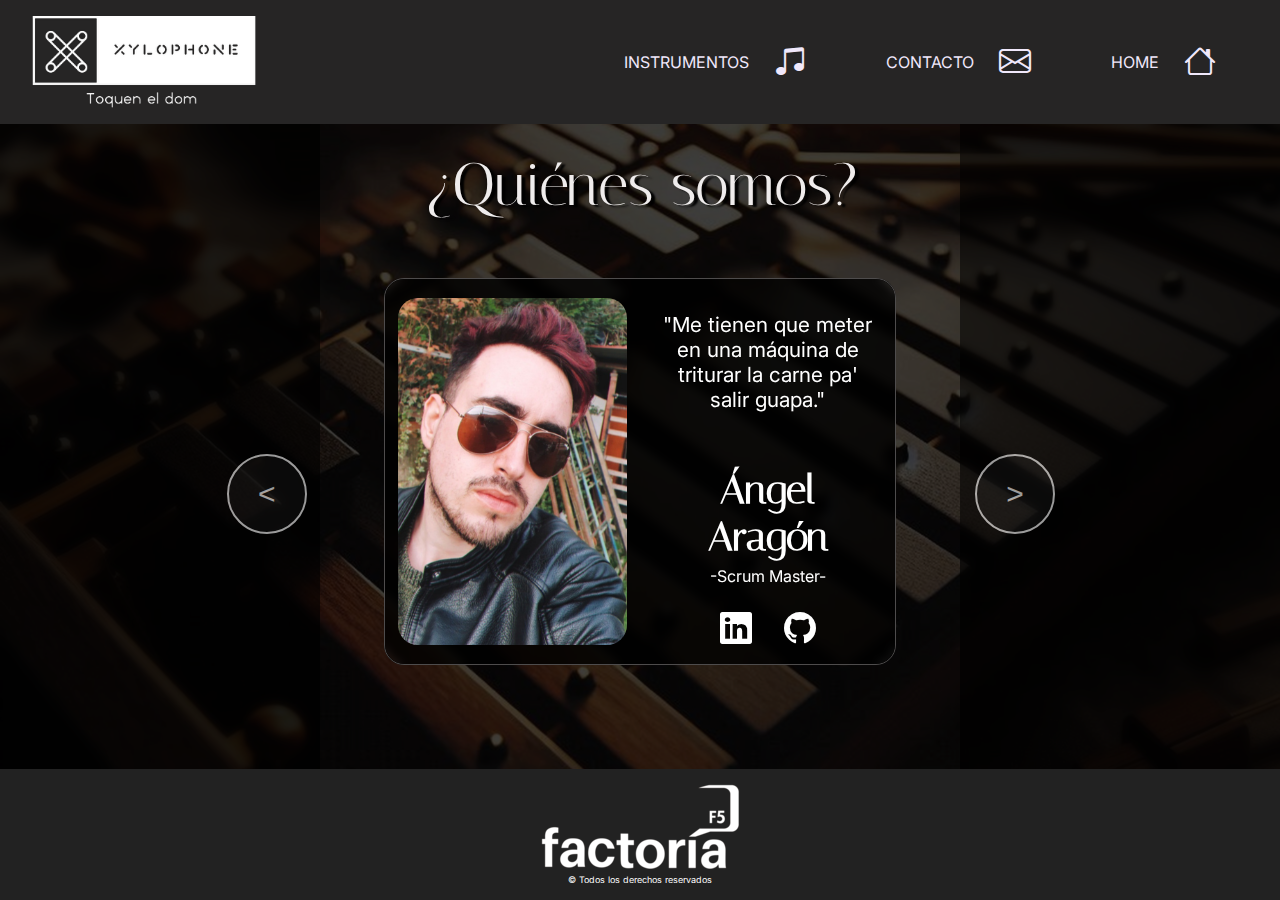
==== commit 4402f76b: "Fixed nav buged, fixed scroll-x and nav links updated" ====
--- a/pages/about-us.html
+++ b/pages/about-us.html
@@ -21,7 +21,7 @@
             <button class="header__nav__button header__nav__button--close-menu" id="close"><i class="bi bi-x-lg"
                 id="icon__close"></i></button>
             <ul class="header__nav__list">
-            <li class="header__nav__item"><a class="header__nav__link" href="instrument.html">INSTRUMENTOS<i
+            <li class="header__nav__item"><a class="header__nav__link" href="../index.html#instruments">INSTRUMENTOS<i
                     class="bi bi-music-note-beamed"></i></a></li>
             <li class="header__nav__item"><a class="header__nav__link" href="contact.html">CONTACTO<i
                     class="bi bi-envelope"></i></a></li>
--- a/src/css/style.css
+++ b/src/css/style.css
@@ -30,6 +30,32 @@
     font-weight: bolder;
     font-style: normal;
 }
+
+/*---------------------variable btn para aplicar al código-AC---------------------------------*/
+.btn {
+    font-size: 20px;
+    margin-left: 45%;
+    width: 8rem;
+    height: 3rem;
+    padding: 0.4rem;
+    margin-top: 1rem;
+    background-color: #DEB581;
+    cursor: pointer;
+    border-radius: 30px;
+    color: black;
+    border: none;
+    transition: all 0.3s ease; 
+    
+  }  
+   
+  /* efecto al hacer clic */
+  .btn:active {
+    background-color: #43331e; 
+    box-shadow: 0 3px 6px rgba(0, 0, 0, 0.7); 
+    transform: translateY(0); 
+    color :white;
+  }
+/*---------------------------------------------------------------------------------------------------*/
 
 .header__nav__link i {
     padding-left: 5px;    
@@ -85,7 +111,14 @@
     flex-direction: column;
     min-height: 100vh;
     background-blend-mode: darken;
-    overflow: hidden;
+    overflow-x: hidden
+}
+
+/* Solución del bloqueo del scroll, y que cuando se abra el menu dejar la pantala fija.
+Sí Ana, es un condicional en css. - AMCA*/
+
+body:has(.header__nav.visible){
+   overflow: hidden;
 }
 
 @media only screen and (min-width: 576px) and (max-width: 800px){
@@ -142,12 +175,13 @@
         box-shadow:  0 0 0 100vmax rgba(0, 0, 0, .5);    
         transition: opacity 0.8s ease, visibility 0.8s ease, transform 0.8s ease;
         transform: translateX(100%);
+        z-index: 10;  
     }
     
     .header__nav.visible {
         opacity: 1;
         visibility: visible;
-        transform: translateX(0);
+        transform: translateX(0); 
         
     }
 
@@ -203,6 +237,7 @@
         border: 0;
         color: var(--txt-light);
         background-color: transparent;
+    
         
     }    
 
@@ -228,7 +263,7 @@
         box-shadow:  0 0 0 100vmax rgba(0, 0, 0, .5); 
         transition: opacity 0.8s ease, visibility 0.8s ease, transform 0.8s ease;
         transform: translateX(100%);
-                     
+        z-index: 10;    
     }
     
     
@@ -236,14 +271,13 @@
         opacity: 1;
         visibility: visible;
         transform: translateX(0);
-       
     }
 
     .header__nav__list {       
         margin-top: 20px;
         flex-direction: column;
         align-items: end;     
-        gap: 5rem;  
+        gap: 4rem;  
     }    
         
 }        
@@ -269,6 +303,8 @@
         display: block;    
       
     }
+    
+
 .content{    
     height: 70vb;
 }
@@ -283,6 +319,7 @@
     padding: 15px;
     gap:5px;
     margin: auto;    
+    margin: auto;    
     bottom: 0;
     width: 100%;
     font-size: xx-small;
--- a/src/css/about-us.css
+++ b/src/css/about-us.css
@@ -28,15 +28,7 @@
     height: 100vh;
     display: flex;
     flex-direction: column;
-<<<<<<< HEAD
-    
 }  
-
-main {
-    background: rgba(0, 0, 0, 0.4);
-=======
->>>>>>> 45fb1eec03f37753c51d5c2e923e03487b4c2f6f
-}
 
 /*esta parte ajusta las posiciones de las cortinillas de los lados y de la base del carrusel.*/
 .content {
@@ -166,13 +158,8 @@
 
 .slider__item.active {
     display: block;
-<<<<<<< HEAD
     
   }
-
-  
-=======
-}
 
 .slider__item__text i {
     color: white;
@@ -186,7 +173,6 @@
     font-size: 3rem;
     transition: 0.5s;
 }
->>>>>>> 45fb1eec03f37753c51d5c2e923e03487b4c2f6f
 
 /*-------------------------------- Botones--------------------------------------- */
 
@@ -199,7 +185,7 @@
     height: 80px;
     font-size: 30px;
     text-align: center;
-    margin-left: 10px;
+    margin-right: 10px;    
     margin-top: 30%;
 }
 
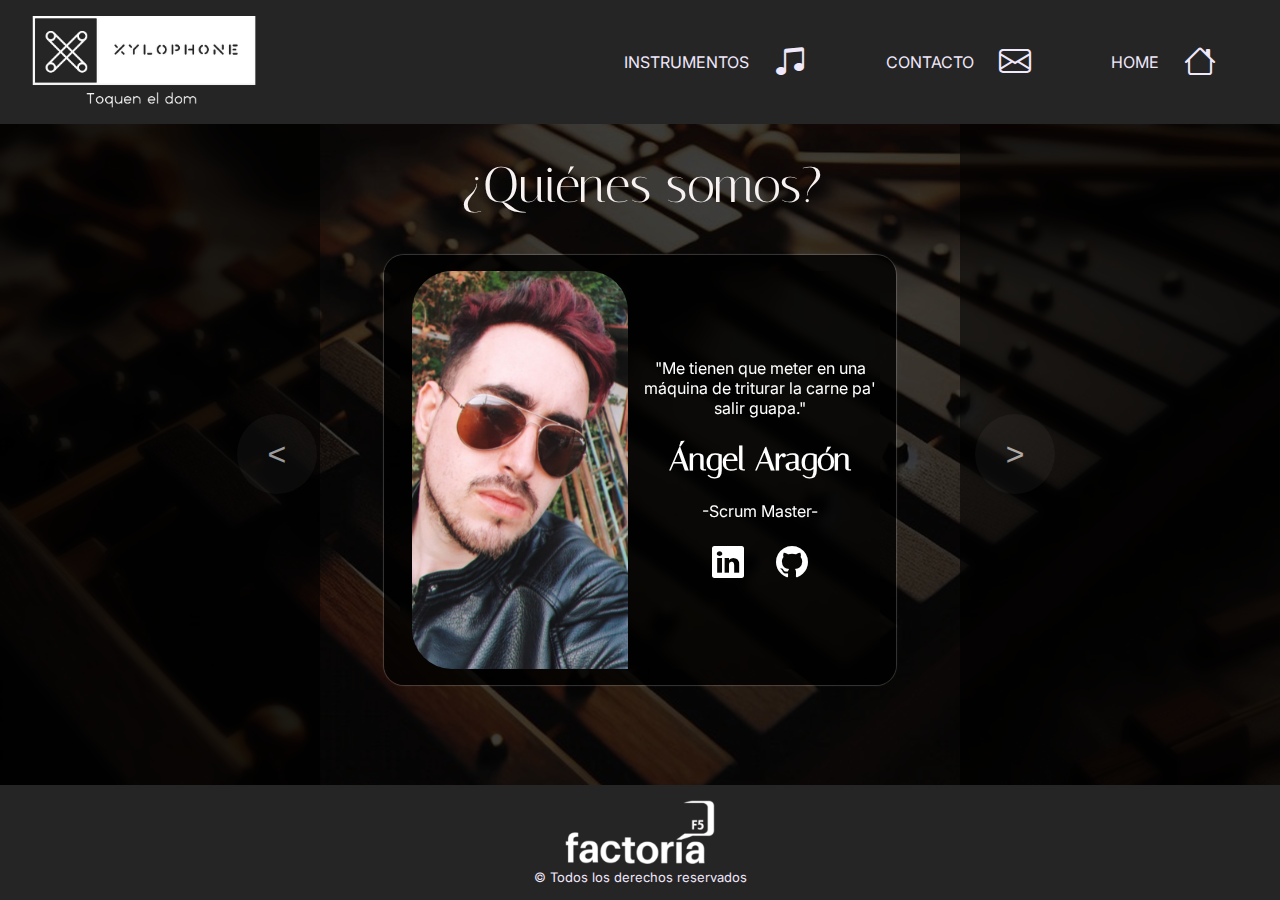
==== commit b1d3c335: "Added animation to buttons, fixed layout and media query issues." ====
--- a/pages/about-us.html
+++ b/pages/about-us.html
@@ -1,14 +1,16 @@
 <!DOCTYPE html>
 <html lang="es">
+
 <head>
     <meta charset="UTF-8">
     <meta name="viewport" content="width=device-width, initial-scale=1.0">
     <title>ABOUT US</title>
-    <link rel="stylesheet" href="../src/css/style.css">
     <link rel="stylesheet" href="../src/css/about-us.css">
     <link rel="preconnect" href="https://fonts.googleapis.com">
     <link rel="preconnect" href="https://fonts.gstatic.com" crossorigin>
-    <link href="https://fonts.googleapis.com/css2?family=Inter:ital,opsz,wght@0,14..32,100..900;1,14..32,100..900&family=Italiana&display=swap" rel="stylesheet">
+    <link
+        href="https://fonts.googleapis.com/css2?family=Inter:ital,opsz,wght@0,14..32,100..900;1,14..32,100..900&family=Italiana&display=swap"
+        rel="stylesheet">
     <link rel="stylesheet" href="https://cdn.jsdelivr.net/npm/bootstrap-icons@1.11.3/font/bootstrap-icons.min.css">
 </head>
 
@@ -16,92 +18,116 @@
     <header class="header">
         <img src="../public/img/logo_xylophone.png" class="logo-pagina header__logo" />
         <button class="header__button header__button--open-menu" id="open"><i class="bi bi-list"
-            id="icon__open"></i></button>
+                id="icon__open"></i></button>
         <nav class="header__nav" id="nav">
             <button class="header__nav__button header__nav__button--close-menu" id="close"><i class="bi bi-x-lg"
-                id="icon__close"></i></button>
+                    id="icon__close"></i></button>
             <ul class="header__nav__list">
-            <li class="header__nav__item"><a class="header__nav__link" href="../index.html#instruments">INSTRUMENTOS<i
-                    class="bi bi-music-note-beamed"></i></a></li>
-            <li class="header__nav__item"><a class="header__nav__link" href="contact.html">CONTACTO<i
-                    class="bi bi-envelope"></i></a></li>
-            <li class="header__nav__item"><a href="../index.html" class="header__nav__link">HOME<i
-                    class="bi bi-house"></i></a></li>
+                <li class="header__nav__item"><a class="header__nav__link" href="instrument.html">INSTRUMENTOS<i
+                            class="bi bi-music-note-beamed"></i></a></li>
+                <li class="header__nav__item"><a class="header__nav__link" href="contact.html">CONTACTO<i
+                            class="bi bi-envelope"></i></a></li>
+                <li class="header__nav__item"><a href="../index.html" class="header__nav__link">HOME<i
+                            class="bi bi-house"></i></a></li>
             </ul>
         </nav>
     </header>
 
     <main class="content">
-            <div class="content__curtain content__curtain--left"><button
-                class="content__container__btn content__container__btn--left">&lt;</button></div><!---cortinilla izq------>
+        <!---cortinilla izq------>
+        <div class="content__curtain content__curtain--left">
             <!--------------boton izq--------->
-            <section class="content__container"><!------contenedor centro---------------->
-                    <h1 class="content__container__h1">¿Quiénes somos?</h1>
-                    <div class="content__container__div">
-                        <article class="slider__item active">
-                            <div class="article__container">
-                                <img class="slider__item__img active" src="../public/img/Angelito.png" />
-                                <div class="slider__item__text">
-                                        <p class="slider__item__text--paragraph">"Me tienen que meter en una máquina de triturar la carne pa' salir guapa."</p>
-                                        <h3>Ángel Aragón</h3>
-                                        <p class="slider__item__text--charge">-Scrum Master-</p>
-                                        <div class="slider__item__text__networks">
-                                            <a href="https://www.linkedin.com/in/ángel-miguel-cubino-aragón-b66b9b18b/"><i class="bi bi-linkedin"></i></a><a href="https://github.com/Algol95/Algol95"><i class="bi bi-github"></i></a>
-                                        </div>
-                                </div>
+            <button class="content__container__btn content__container__btn--left">&lt;</button>
+        </div>
+
+        <section class="content__container"><!------contenedor centro---------------->
+            <h1 class="content__container__h1">¿Quiénes somos?</h1>
+            <div class="content__container__div">
+                <article class="slider__item active">
+                    <div class="article__container">
+                        <div class="image-container"><img class="slider__item__img active"
+                                src="../public/img/Angelito.png" /></div>
+                        <div class="slider__item__text">
+                            <p class="slider__item__text--paragraph">"Me tienen que meter en una máquina de triturar la
+                                carne pa' salir guapa."</p>
+                            <h3>Ángel Aragón</h3>
+                            <p class="slider__item__text--charge">-Scrum Master-</p>
+                            <div class="slider__item__text__networks">
+                                <a href="https://www.linkedin.com/in/ángel-miguel-cubino-aragón-b66b9b18b/"><i
+                                        class="bi bi-linkedin"></i></a><a href="https://github.com/Algol95/Algol95"><i
+                                        class="bi bi-github"></i></a>
                             </div>
-                        </article>
-                        <article class="slider__item">
-                            <div class="article__container">
-                                <img class="slider__item__img" src="../public/img/hema.png" />
-                                <div class="slider__item__text">
-                                        <p class="slider__item__text--paragraph">"Can we fix it? Yes, we can! - Bob the Builder."</p>
-                                        <h3>Hema Priya</h3>
-                                        <p class="slider__item__text--charge">-Product owner--</p>
-                                        <div class="slider__item__text__networks">
-                                            <a href="https://www.linkedin.com/in/hemaps/"><i class="bi bi-linkedin"></i></a><a href="https://github.com/void-craft"><i class="bi bi-github"></i></a>
-                                        </div>
-                                </div>
+                        </div>
+                    </div>
+                </article>
+                <article class="slider__item">
+                    <div class="article__container">
+                        <div class="image-container">
+                            <img class="slider__item__img" src="../public/img/hema.png" />
+                        </div>
+                        <div class="slider__item__text">
+                            <p class="slider__item__text--paragraph">"Can we fix it? Yes, we can! - Bob the Builder."
+                            </p>
+                            <h3>Hema Priya</h3>
+                            <p class="slider__item__text--charge">-Product owner--</p>
+                            <div class="slider__item__text__networks">
+                                <a href="https://www.linkedin.com/in/hemaps/"><i class="bi bi-linkedin"></i></a><a
+                                    href="https://github.com/void-craft"><i class="bi bi-github"></i></a>
                             </div>
-                        </article>
-                        <article class="slider__item">
-                            <div class="article__container">
-                                <img class="slider__item__img" src="../public/img/sergio.png" />
-                                <div class="slider__item__text">
-                                        <p class="slider__item__text--paragraph">"Siempre que toco un Do suena un Fa.....what a fuck...!!!"</p>
-                                        <h3>Sergio Jorquera</h3>
-                                        <p class="slider__item__text--charge">-Developer-</p>
-                                        <div class="slider__item__text__networks">
-                                            <a href="https://www.linkedin.com/in/sergio-jorquera-gimeno-48472934a/"><i class="bi bi-linkedin"></i></a><a href="https://github.com/sergio-jorquera"><i class="bi bi-github"></i></a>
-                                        </div>
-                                </div>
+                        </div>
+                    </div>
+                </article>
+                <article class="slider__item">
+                    <div class="article__container">
+                        <div class="image-container">
+                            <img class="slider__item__img" src="../public/img/sergio.png" />
+                        </div>
+                        <div class="slider__item__text">
+                            <p class="slider__item__text--paragraph">"Siempre que toco un Do suena un Fa.....what a
+                                fuck...!!!"</p>
+                            <h3>Sergio Jorquera</h3>
+                            <p class="slider__item__text--charge">-Developer-</p>
+                            <div class="slider__item__text__networks">
+                                <a href="https://www.linkedin.com/in/sergio-jorquera-gimeno-48472934a/"><i
+                                        class="bi bi-linkedin"></i></a><a href="https://github.com/sergio-jorquera"><i
+                                        class="bi bi-github"></i></a>
                             </div>
-                        </article>
-                        <article class="slider__item">
-                            <div class="article__container">
-                                <img class="slider__item__img" src="../public/img/any.png" />
-                                <div class="slider__item__text">
-                                        <p class="slider__item__text--paragraph">"Voy sin rumbo...pero disfrutando del camino! Qué me quitén lo bailao!!"</p>
-                                        <h3>Ana Castro</h3>
-                                        <p class="slider__item__text--charge">-Developer-</p>
-                                        <div class="slider__item__text__networks">
-                                            <a href="https://www.linkedin.com/in/ana-castro-a476b8346/"><i class="bi bi-linkedin"></i></a><a href="https://github.com/cuyssi"><i class="bi bi-github"></i></a>
-                                        </div>
-                                </div>
+                        </div>
+                    </div>
+                </article>
+                <article class="slider__item">
+                    <div class="article__container">
+                        <div class="image-container">
+                            <img class="slider__item__img" src="../public/img/any.png" />
+                        </div>
+                        <div class="slider__item__text">
+                            <p class="slider__item__text--paragraph">"Voy sin rumbo...pero disfrutando del camino! Qué
+                                me quitén lo bailao!!"</p>
+                            <h3>Ana Castro</h3>
+                            <p class="slider__item__text--charge">-Developer-</p>
+                            <div class="slider__item__text__networks">
+                                <a href="https://www.linkedin.com/in/ana-castro-a476b8346/"><i
+                                        class="bi bi-linkedin"></i></a><a href="https://github.com/cuyssi"><i
+                                        class="bi bi-github"></i></a>
                             </div>
-                        </article>
-                    </div> <!----------- contenedor carrusel-------------->
-            </section>
-            <div class="content__curtain content__curtain--right"><button
-                class="content__container__btn content__container__btn--right">&gt;</button></div>
-            <!------cortinilla dech--------><!--------------boton izq--------->
+                        </div>
+                    </div>
+                </article>
+            </div> <!----------- contenedor carrusel-------------->
+        </section>
+        <!------cortinilla dech-------->
+        <div class="content__curtain content__curtain--right">
+            <!--------------boton der--------->
+            <button class="content__container__btn content__container__btn--right">&gt;</button>
+        </div>
+
     </main>
     <footer class="footer">
-      <img src="../public/img/logo_f5_blanco.png">
-      <p> &copy; Todos los derechos reservados</p>
+        <img src="../public/img/logo_f5_blanco.png" class="footer__logo">
+        <p class="footer__text"> &copy; Todos los derechos reservados</p>
     </footer>
-<script src="../src/js/nav-responsive.js"></script>
-<script src="../src/js/carousel.js"></script>
+    <script src="../src/js/nav-responsive.js"></script>
+    <script src="../src/js/carousel.js"></script>
 </body>
 
 </html>--- a/src/css/about-us.css
+++ b/src/css/about-us.css
@@ -1,26 +1,21 @@
-/*----------variables para no tener que tocar el código si se quiere cambiar el background o la fuente---------------*/
-:root {
-    --background-image: url("../../public/img/xilo_resized.jpeg");
-    --h1_h2_h3-font: "Italiana", serif;
-    --body-font: "Inter", serif;
-}
+@import url(../css/style.css);
 
 @media only screen and (max-width: 800px) {
+
     /*-------------cambio de background para tablet y pantallas pequeñas-------------*/
     :root {
         --background-image: url("../../public/img/violin.jpg");
     }
 }
 
+/* -------------------------- GENERAL -------------------------- */
 * {
     margin: 0;
     padding: 0;
     box-sizing: border-box;
 }
 
-
 body {
-    
     font-family: var(--body-font);
     font-optical-sizing: auto;
     font-weight: 400;
@@ -28,8 +23,9 @@
     height: 100vh;
     display: flex;
     flex-direction: column;
-}  
-
+}
+
+/* -------------------------- CONTENT -------------------------- */
 /*esta parte ajusta las posiciones de las cortinillas de los lados y de la base del carrusel.*/
 .content {
     width: 100%;
@@ -47,8 +43,8 @@
     opacity: 0.6;
     display: flex;
     align-items: center;
-    padding-right: 1%;    
-    backdrop-filter: blur(5px);   
+    padding-right: 1%;
+    backdrop-filter: blur(5px);
 }
 
 .content__curtain--right {
@@ -61,6 +57,7 @@
     justify-content: flex-end;
 }
 
+/* -------------------------- CARD -------------------------- */
 .content__container {
     width: 100%;
     height: 100%;
@@ -71,47 +68,42 @@
 }
 
 .content__container__h1 {
-    margin-top: 4%;
+    margin-top: 5%;
     width: 100%;
     height: 15%;
-    text-align: center; 
-          
-}
-
-h1 {
-    text-shadow: 4px 2px 2px black;
-    font-size: 60px;
+    text-align: center;
+    color: rgb(248, 242, 242);
+    font-size: 50px;
     font-weight: normal;
-    color: rgb(239, 236, 236); 
 }
 
 .content__container__div {
-    margin-top: 5%;
     width: 80%;
-    height: 60%;
+    height: 65%;
     background-color: rgb(0, 0, 0, 0.8);
     display: flex;
-    border-radius: 20px;    
-}
-/*--------------------------------carrusel------------------------------*/
-
+    border-radius: 20px;
+    padding: 1rem;
+    overflow: auto;
+    box-shadow: 0px 0px 1px 1px rgba(255, 255, 255, 0.2);
+}
+
+/*-------------------------------- CAROUSEL ------------------------------*/
 .slider__item {
     width: 100%;
-    height: 100%;   
+    height: 100%;
     display: none;
     justify-content: center;
     align-items: center;
     border-radius: 20px;
     overflow: hidden;
-    border-radius: 20px;      
-    border: 0.5px solid rgb(78, 76, 76);
-    
+    border-radius: 20px;
 }
 
 .article__container {
     width: 100%;
-    height: 100%;    
-    display: grid;    
+    height: 100%;
+    display: grid;
     grid-template-columns: repeat(2, 1fr);
     grid-template-areas: "img text";
     place-items: center;
@@ -119,47 +111,52 @@
     backdrop-filter: blur(5px);
 }
 
+/* -------------------------- IMAGE DIVISION -------------------------- */
+.image-container {
+    width: 90%;
+    height: 100%;
+    overflow: hidden;
+    display: flex;
+    justify-content: center;
+    align-items: center;
+    border-radius: 40px 40px 0 40px;
+    position: relative;
+}
+
 .slider__item__img {
-    width: 90%;
-    height: 90%;
+    width: 100%;
+    height: 100%;
     object-fit: cover;
-    border-radius: 20px;
-    opacity: 1;
     overflow: hidden;
 }
 
+/* -------------------------- TEXT DIVISION -------------------------- */
 .slider__item__text {
     width: 100%;
-    padding: 1rem;
     display: flex;
     flex-direction: column;
     gap: 1.4rem;
     text-align: center;
-    opacity: 1;   
-    
-}
-
-h3{
-    margin-top: 2rem;
-    color: white;
-    font-size: 2.5rem;
+    opacity: 1;
+}
+
+h3 {
+    color: white;
+    font-size: 2rem;
 }
 
 .slider__item__text--paragraph {
-    margin-top: 1rem;
-    color: white;
-    font-size: 1.3rem;
-}
+    color: white;
+    font-size: 1rem;
+}
+
 .slider__item__text--charge {
-    margin-top: -1rem;
-    color: white;
-    
+    color: white;
 }
 
 .slider__item.active {
     display: block;
-    
-  }
+}
 
 .slider__item__text i {
     color: white;
@@ -174,8 +171,7 @@
     transition: 0.5s;
 }
 
-/*-------------------------------- Botones--------------------------------------- */
-
+/*-------------------------------- BUTTONS --------------------------------------- */
 .content__container__btn--left {
     background-color: rgb(15, 15, 15);
     color: white;
@@ -185,8 +181,7 @@
     height: 80px;
     font-size: 30px;
     text-align: center;
-    margin-right: 10px;    
-    margin-top: 30%;
+    margin-left: 10px;
 }
 
 .content__container__btn--right {
@@ -199,29 +194,36 @@
     font-size: 30px;
     text-align: center;
     margin-left: 15px;
-    margin-top: 30%;
-}
+}
+
+.content__container__btn {
+    border: none;
+    font-size: 2rem;
+    padding: 10px 20px;
+    border-radius: 50%;
+    cursor: pointer;
+    transition: all 0.2s ease-in-out;
+}
+
+.content__container__btn:hover {
+    background-color: rgba(255, 255, 255, 0.3);
+    transform: scale(1.1);
+    box-shadow: 0 0 10px rgba(255, 255, 255, 0.2);
+}
+
+.content__container__btn:active {
+    transform: scale(0.9);
+    opacity: 0.8;
+}
+
+/* -------------------------- FOOTER -------------------------- */
 footer {
-    display: flex;
-    flex-direction: column;
-    align-items: center;
-    justify-content: center;
-    background-color: #222222;
-    color: white;
-    padding: 15px;
-    gap: 5px;
     margin: auto;
-    bottom: 0;
-    width: 100%;
-    font-size: xx-small;
-}
-
-.footer__logo {
-    width: 20%;
-    height: auto;
-}
-
-@media only screen and (min-width: 650px) and (max-width: 1200px) {
+}
+
+/* -------------------------- MEDIA QUERY -------------------------- */
+
+@media only screen and (min-width: 576px) and (max-width: 900px) {
     :root {
         --background-image: url("../../public/img/violin.jpg");
     }
@@ -246,9 +248,9 @@
         z-index: 2000;
     }
 
-    .header__nav  .bi {
+    .header__nav .bi {
         display: block;
-    }    
+    }
 
     /*esta parte ajusta las posiciones de las cortinillas de los lados y de la base del carrusel.*/
     main {
@@ -259,7 +261,7 @@
         grid-area: content;
         height: 100%;
         display: grid;
-        grid-template-columns: 1fr 6fr 1fr;
+        grid-template-columns: 1fr 4fr 1fr;
         grid-template-rows: 1fr;
     }
 
@@ -276,7 +278,7 @@
 
     .content__container {
         width: 100%;
-        height: 75vh;
+        height: 80vh;
         display: flex;
         flex-direction: column;
         align-items: center;
@@ -284,22 +286,18 @@
     }
 
     .content__container__div {
-        width: 80%;
-        height: 70%;
-        background-color: rgba(0, 0, 0, 0.8);
-        display: flex;
-        flex-direction: column;
-        align-items: center;
-        justify-content: center;
-        border-radius: 20px;
-    }
-    
+        width: 70%;
+        height: 80%;
+        display: flex;
+        flex-direction: column;
+        margin-bottom: 5%;
+        margin-top: 5%;
+    }
+
     .content__container__h1 {
-        margin-top: 10%;        
-    }
-
-    h1 {
-        font-family: 50px;
+        margin-top: 5%;
+        font-size: 2.5rem;
+        height: fit-content;
     }
 
     .slider__item {
@@ -310,88 +308,47 @@
         justify-content: center;
     }
 
+    .image-container {
+        margin-left: 0%;
+        margin-right: 20%;
+        width: fit-content;
+        height: fit-content;
+        border-radius: 50%;
+    }
+
     .article__container {
-        width: 100%;
-        height: 100%;
-        display: grid;
-        grid-template-columns: 1fr;
-        grid-template-rows: repeat(2, 1fr);
-        grid-template-areas:
-            "image"
-            "text";
-        padding: 1rem;
-        backdrop-filter: blur(5px);
-    }
-
-    .slider__item__img {
-        width: 55%;
-        min-height: 30vw;
-        aspect-ratio: 1 / 1;
-        object-fit: cover;
-        display: block;
-        border-radius: 50%;
-        margin: 0 auto;
-        grid-area: image;
+        display: flex;
+        flex-direction: column;
     }
 
     .slider__item__text {
         max-height: 100%;
-        grid-area: text;
-        display: flex;
-        flex-direction: column;
-        text-align: center;
-    }
-
-    h3{
-        margin-top: 1.5rem;
-        color: white;
-        font-size: 2rem;
-    }
-    
+        padding: 0;
+        margin: 0;
+    }
+
     .slider__item__text--paragraph {
         margin-top: 2rem;
         color: white;
-        font-size: 1rem;
-    }
-    .slider__item__text--charge {
-        margin-top: -1rem;
-        color: white;
-        margin-bottom: 0.4rem;
-    }
-
-    .slider__item__text i {
-        display: inline-block;
-        font-size: 2rem;
-        color: white;
-        padding: 0.5rem;
-        transition: 0.5s;
-    }
-
-    .slider__item__text i:hover {
-        font-size: 2.5rem;
-    }
-}
-
-@media screen and (max-width: 650px) {
-    :root {
-        --background-image: url("../../public/img/violin.jpg");
-    }
-
-    html {
-        background: url("../../public/img/violin.jpg") no-repeat center top;
-        background-attachment: scroll;       
-    }
+        font-size: 1.5rem;
+    }
+}
+
+/* -------------------------- SMALL SCREEN -------------------------- */
+@media screen and (max-width: 575px) {
 
     body {
-        background: none; /* evita conflictos con el fondo de body */
-        min-height: 200vh; /* asegura que haya suficiente espacio para el scroll */
+        /* background: none; */
+        /* evita conflictos con el fondo de body */
+        min-height: 200vh;
+        /* asegura que haya suficiente espacio para el scroll */
     }
 
     .header__nav {
         z-index: 2000;
     }
 
-    .header__nav  .bi {
+    .header__nav .bi {
         display: block;
     }
 
@@ -412,21 +369,14 @@
 
     .content__container {
         width: 100%;
-        height: auto;
-        background: transparent;
-        display: block;
+        height: 80%;
     }
 
     .content__container__h1 {
-            
-        margin-bottom: 2rem; 
+        font-size: 2rem;
         padding: 4%;
         height: auto;
         text-shadow: 1px 1px 0 black;
-    }
-
-    h1 {
-        font-size: 40px;
     }
 
     .content__container__div {
@@ -438,6 +388,7 @@
         overflow: visible;
         border-radius: 0;
         align-items: center;
+        box-shadow: none;
     }
 
     /* modificar slider para mostrar todas las cards */
@@ -448,7 +399,8 @@
         margin-bottom: 20px;
         padding: 0 15px;
         background: rgba(0, 0, 0, 0.8);
-        border-radius: 15px;        
+        border-radius: 15px;
+        border: 0.5px solid rgb(78, 76, 76);
     }
 
     .article__container {
@@ -470,22 +422,24 @@
         text-align: center;
     }
 
-    h3{
+    h3 {
         margin-top: 2rem;
         color: white;
         font-size: 1.5rem;
     }
-    
+
     .slider__item__text--paragraph {
         margin-top: .5rem;
         color: white;
         font-size: 1rem;
     }
+
     .slider__item__text--charge {
         margin-top: -1rem;
         color: white;
         margin-bottom: 0.5rem;
     }
+
     .slider__item__text i {
         display: inline-block;
     }
@@ -494,4 +448,4 @@
         width: 20%;
         height: auto;
     }
-}
+}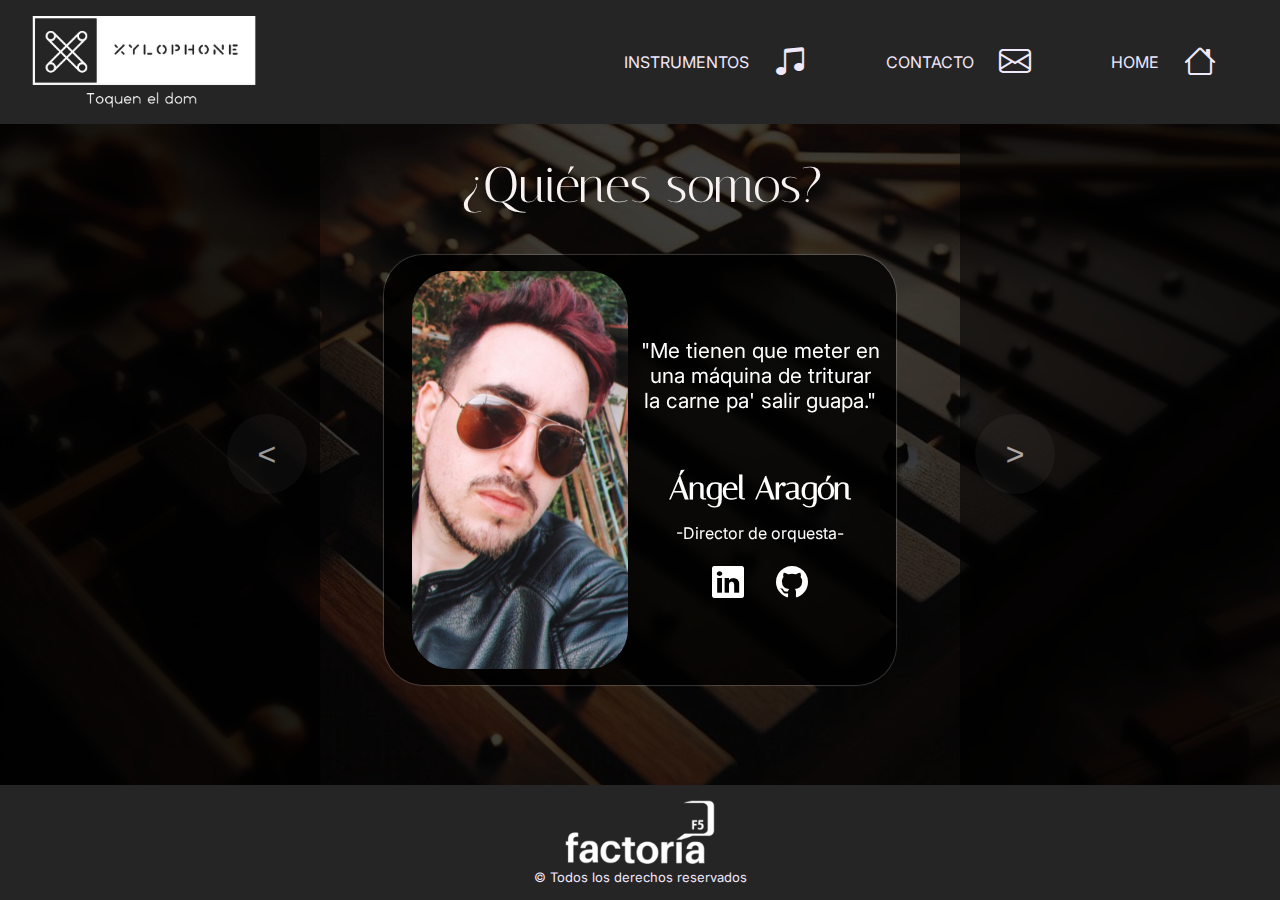
==== commit 7090c06b: "changes on responsive" ====
--- a/pages/about-us.html
+++ b/pages/about-us.html
@@ -23,12 +23,12 @@
             <button class="header__nav__button header__nav__button--close-menu" id="close"><i class="bi bi-x-lg"
                     id="icon__close"></i></button>
             <ul class="header__nav__list">
-                <li class="header__nav__item"><a class="header__nav__link" href="instrument.html">INSTRUMENTOS<i
-                            class="bi bi-music-note-beamed"></i></a></li>
-                <li class="header__nav__item"><a class="header__nav__link" href="contact.html">CONTACTO<i
-                            class="bi bi-envelope"></i></a></li>
-                <li class="header__nav__item"><a href="../index.html" class="header__nav__link">HOME<i
-                            class="bi bi-house"></i></a></li>
+            <li class="header__nav__item"><a class="header__nav__link" href="../index.html#instruments">INSTRUMENTOS<i
+                    class="bi bi-music-note-beamed"></i></a></li>
+            <li class="header__nav__item"><a class="header__nav__link" href="contact.html">CONTACTO<i
+                    class="bi bi-envelope"></i></a></li>
+            <li class="header__nav__item"><a href="../index.html" class="header__nav__link">HOME<i
+                    class="bi bi-house"></i></a></li>
             </ul>
         </nav>
     </header>
@@ -51,7 +51,7 @@
                             <p class="slider__item__text--paragraph">"Me tienen que meter en una máquina de triturar la
                                 carne pa' salir guapa."</p>
                             <h3>Ángel Aragón</h3>
-                            <p class="slider__item__text--charge">-Scrum Master-</p>
+                            <p class="slider__item__text--charge">-Director de orquesta-</p>
                             <div class="slider__item__text__networks">
                                 <a href="https://www.linkedin.com/in/ángel-miguel-cubino-aragón-b66b9b18b/"><i
                                         class="bi bi-linkedin"></i></a><a href="https://github.com/Algol95/Algol95"><i
@@ -69,7 +69,7 @@
                             <p class="slider__item__text--paragraph">"Can we fix it? Yes, we can! - Bob the Builder."
                             </p>
                             <h3>Hema Priya</h3>
-                            <p class="slider__item__text--charge">-Product owner--</p>
+                            <p class="slider__item__text--charge">-Vocalista-</p>
                             <div class="slider__item__text__networks">
                                 <a href="https://www.linkedin.com/in/hemaps/"><i class="bi bi-linkedin"></i></a><a
                                     href="https://github.com/void-craft"><i class="bi bi-github"></i></a>
@@ -86,7 +86,7 @@
                             <p class="slider__item__text--paragraph">"Siempre que toco un Do suena un Fa.....what a
                                 fuck...!!!"</p>
                             <h3>Sergio Jorquera</h3>
-                            <p class="slider__item__text--charge">-Developer-</p>
+                            <p class="slider__item__text--charge">-Xilofonista-</p>
                             <div class="slider__item__text__networks">
                                 <a href="https://www.linkedin.com/in/sergio-jorquera-gimeno-48472934a/"><i
                                         class="bi bi-linkedin"></i></a><a href="https://github.com/sergio-jorquera"><i
@@ -104,7 +104,7 @@
                             <p class="slider__item__text--paragraph">"Voy sin rumbo...pero disfrutando del camino! Qué
                                 me quitén lo bailao!!"</p>
                             <h3>Ana Castro</h3>
-                            <p class="slider__item__text--charge">-Developer-</p>
+                            <p class="slider__item__text--charge">-Teclista-</p>
                             <div class="slider__item__text__networks">
                                 <a href="https://www.linkedin.com/in/ana-castro-a476b8346/"><i
                                         class="bi bi-linkedin"></i></a><a href="https://github.com/cuyssi"><i
--- a/src/css/about-us.css
+++ b/src/css/about-us.css
@@ -82,7 +82,7 @@
     height: 65%;
     background-color: rgb(0, 0, 0, 0.8);
     display: flex;
-    border-radius: 20px;
+    border-radius: 40px;
     padding: 1rem;
     overflow: auto;
     box-shadow: 0px 0px 1px 1px rgba(255, 255, 255, 0.2);
@@ -97,7 +97,7 @@
     align-items: center;
     border-radius: 20px;
     overflow: hidden;
-    border-radius: 20px;
+    border-radius: 40px;
 }
 
 .article__container {
@@ -119,7 +119,7 @@
     display: flex;
     justify-content: center;
     align-items: center;
-    border-radius: 40px 40px 0 40px;
+    border-radius: 40px 40px 40px 40px;
     position: relative;
 }
 
@@ -135,7 +135,7 @@
     width: 100%;
     display: flex;
     flex-direction: column;
-    gap: 1.4rem;
+    gap: 1rem;
     text-align: center;
     opacity: 1;
 }
@@ -143,15 +143,18 @@
 h3 {
     color: white;
     font-size: 2rem;
+    margin-top: 40px;    
 }
 
 .slider__item__text--paragraph {
     color: white;
-    font-size: 1rem;
-}
-
-.slider__item__text--charge {
-    color: white;
+    font-size: 1.3rem;
+}
+
+.slider__item__text--charge {       
+    margin-bottom: 4px;
+    color: white;
+
 }
 
 .slider__item.active {
@@ -163,7 +166,7 @@
     padding-right: 1rem;
     padding-left: 1rem;
     font-size: 2rem;
-    transition: 0.5s;
+    transition: 0.5s;    
 }
 
 .slider__item__text i:hover {
@@ -181,7 +184,7 @@
     height: 80px;
     font-size: 30px;
     text-align: center;
-    margin-left: 10px;
+    margin-right: 10px;
 }
 
 .content__container__btn--right {
@@ -309,8 +312,7 @@
     }
 
     .image-container {
-        margin-left: 0%;
-        margin-right: 20%;
+        margin-left: 0%;        
         width: fit-content;
         height: fit-content;
         border-radius: 50%;
@@ -320,6 +322,10 @@
         display: flex;
         flex-direction: column;
     }
+
+    .slider__item__img {
+        width: 230px;
+    }    
 
     .slider__item__text {
         max-height: 100%;
@@ -327,12 +333,21 @@
         margin: 0;
     }
 
+    h3 {
+        margin-top: 3rem;
+    }
+
     .slider__item__text--paragraph {
         margin-top: 2rem;
         color: white;
         font-size: 1.5rem;
     }
-}
+
+    .content__container__btn--left {
+         margin-right: 0px;
+    }
+}
+
 
 /* -------------------------- SMALL SCREEN -------------------------- */
 @media screen and (max-width: 575px) {
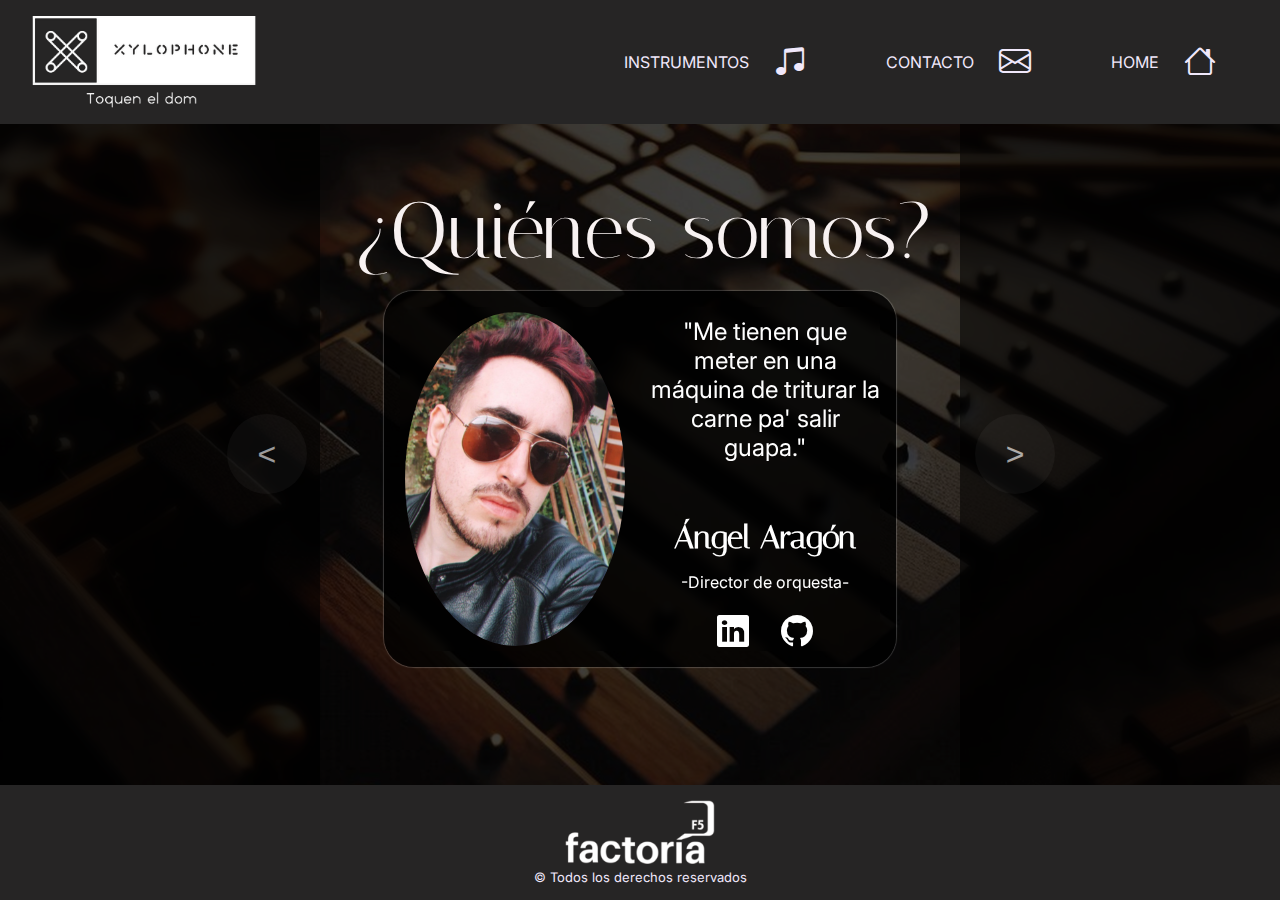
==== commit b4084056: "BEM review" ====
--- a/pages/about-us.html
+++ b/pages/about-us.html
@@ -16,7 +16,7 @@
 
 <body>
     <header class="header">
-        <img src="../public/img/logo_xylophone.png" class="logo-pagina header__logo" />
+        <img src="../public/img/logo_xylophone.png" class="header__logo" />
         <button class="header__button header__button--open-menu" id="open"><i class="bi bi-list"
                 id="icon__open"></i></button>
         <nav class="header__nav" id="nav">
@@ -43,9 +43,9 @@
         <section class="content__container"><!------contenedor centro---------------->
             <h1 class="content__container__h1">¿Quiénes somos?</h1>
             <div class="content__container__div">
-                <article class="slider__item active">
-                    <div class="article__container">
-                        <div class="image-container"><img class="slider__item__img active"
+                <article class="content__container__div__article active">
+                    <div class="content__container__div__article__div">
+                        <div class="article__slider__item"><img class="slider__item__img active"
                                 src="../public/img/Angelito.png" /></div>
                         <div class="slider__item__text">
                             <p class="slider__item__text--paragraph">"Me tienen que meter en una máquina de triturar la
@@ -60,9 +60,9 @@
                         </div>
                     </div>
                 </article>
-                <article class="slider__item">
-                    <div class="article__container">
-                        <div class="image-container">
+                <article class="content__container__div__article">
+                    <div class="content__container__div__article__div">
+                        <div class="article__slider__item">
                             <img class="slider__item__img" src="../public/img/hema.png" />
                         </div>
                         <div class="slider__item__text">
@@ -77,9 +77,9 @@
                         </div>
                     </div>
                 </article>
-                <article class="slider__item">
-                    <div class="article__container">
-                        <div class="image-container">
+                <article class="content__container__div__article">
+                    <div class="content__container__div__article__div">
+                        <div class="article__slider__item">
                             <img class="slider__item__img" src="../public/img/sergio.png" />
                         </div>
                         <div class="slider__item__text">
@@ -95,9 +95,9 @@
                         </div>
                     </div>
                 </article>
-                <article class="slider__item">
-                    <div class="article__container">
-                        <div class="image-container">
+                <article class="content__container__div__article">
+                    <div class="content__container__div__article__div">
+                        <div class="article__slider__item">
                             <img class="slider__item__img" src="../public/img/any.png" />
                         </div>
                         <div class="slider__item__text">
--- a/src/css/about-us.css
+++ b/src/css/about-us.css
@@ -68,73 +68,77 @@
 }
 
 .content__container__h1 {
-    margin-top: 5%;
+    margin-top: 60px;
+    margin-bottom: .5rem;
     width: 100%;
     height: 15%;
     text-align: center;
-    color: rgb(248, 242, 242);
-    font-size: 50px;
-    font-weight: normal;
+    color: rgb(248, 242, 242);    
+    font-weight: normal;    
+}
+
+h1 {
+    font-size: 80px;
 }
 
 .content__container__div {
     width: 80%;
-    height: 65%;
+    height: auto;
     background-color: rgb(0, 0, 0, 0.8);
     display: flex;
-    border-radius: 40px;
+    border-radius: 30px;
     padding: 1rem;
     overflow: auto;
-    box-shadow: 0px 0px 1px 1px rgba(255, 255, 255, 0.2);
+    box-shadow: 0px 0px 1px 1px rgba(255, 255, 255, 0.2);    
 }
 
 /*-------------------------------- CAROUSEL ------------------------------*/
-.slider__item {
+.content__container__div__article {
     width: 100%;
     height: 100%;
     display: none;
     justify-content: center;
     align-items: center;
     border-radius: 20px;
-    overflow: hidden;
-    border-radius: 40px;
-}
-
-.article__container {
-    width: 100%;
-    height: 100%;
+    overflow: hidden;           
+}
+
+.content__container__div__article__div {
+    gap: 20px;
+    width: 100%;
+    height: auto;
     display: grid;
     grid-template-columns: repeat(2, 1fr);
     grid-template-areas: "img text";
     place-items: center;
     border-radius: 20px;
-    backdrop-filter: blur(5px);
+    backdrop-filter: blur(5px);        
 }
 
 /* -------------------------- IMAGE DIVISION -------------------------- */
-.image-container {
-    width: 90%;
-    height: 100%;
-    overflow: hidden;
-    display: flex;
-    justify-content: center;
-    align-items: center;
-    border-radius: 40px 40px 40px 40px;
-    position: relative;
+.article__slider__item {
+    width: 100%;
+    height: 100%;    
+    display: flex;
+    justify-content: center;     
+    position: relative;   
+    padding: 5px; 
 }
 
 .slider__item__img {
     width: 100%;
-    height: 100%;
+    height: auto;
     object-fit: cover;
-    overflow: hidden;
+    border-radius: 50%;  
 }
 
 /* -------------------------- TEXT DIVISION -------------------------- */
 .slider__item__text {
     width: 100%;
+    height: 100%;
     display: flex;
     flex-direction: column;
+    justify-content: center;
     gap: 1rem;
     text-align: center;
     opacity: 1;
@@ -146,9 +150,10 @@
     margin-top: 40px;    
 }
 
-.slider__item__text--paragraph {
-    color: white;
-    font-size: 1.3rem;
+.slider__item__text--paragraph {    
+    margin-top: 10px;
+    color: white;
+    font-size: 1.5rem;
 }
 
 .slider__item__text--charge {       
@@ -157,7 +162,7 @@
 
 }
 
-.slider__item.active {
+.content__container__div__article.active {
     display: block;
 }
 
@@ -247,6 +252,16 @@
             "footer";
     }
 
+    .content__container__h1 {
+        margin-top: 10%;
+        width: 100%;
+        height: 10%;               
+    }        
+
+    h1 {
+        font-size: 60px;
+    }
+
     .header__nav {
         z-index: 2000;
     }
@@ -290,51 +305,44 @@
 
     .content__container__div {
         width: 70%;
-        height: 80%;
+        height: auto;
         display: flex;
         flex-direction: column;
         margin-bottom: 5%;
         margin-top: 5%;
-    }
-
-    .content__container__h1 {
-        margin-top: 5%;
-        font-size: 2.5rem;
-        height: fit-content;
-    }
-
-    .slider__item {
-        width: 100%;
-        height: 100%;
+    } 
+
+    .content__container__div__article {
+        width: 100%;
+        height: auto;
         display: none;
         align-items: center;
         justify-content: center;
     }
 
-    .image-container {
+    .article__slider__item {
         margin-left: 0%;        
         width: fit-content;
         height: fit-content;
         border-radius: 50%;
     }
 
-    .article__container {
-        display: flex;
+    .content__container__div__article__div {
+                display: flex;
         flex-direction: column;
     }
 
     .slider__item__img {
-        width: 230px;
+        width: 250px;
+        height: 250px;
     }    
 
     .slider__item__text {
-        max-height: 100%;
-        padding: 0;
-        margin: 0;
+        height: auto;        
     }
 
     h3 {
-        margin-top: 3rem;
+        margin-top: 2rem;
     }
 
     .slider__item__text--paragraph {
@@ -347,7 +355,6 @@
          margin-right: 0px;
     }
 }
-
 
 /* -------------------------- SMALL SCREEN -------------------------- */
 @media screen and (max-width: 575px) {
@@ -388,10 +395,9 @@
     }
 
     .content__container__h1 {
-        font-size: 2rem;
-        padding: 4%;
-        height: auto;
-        text-shadow: 1px 1px 0 black;
+        margin-top: 20px;
+        font-size: 45px;
+        margin-bottom: 20px;
     }
 
     .content__container__div {
@@ -407,7 +413,7 @@
     }
 
     /* modificar slider para mostrar todas las cards */
-    .slider__item {
+    .content__container__div__article {
         display: block;
         width: 90%;
         height: auto;
@@ -418,27 +424,32 @@
         border: 0.5px solid rgb(78, 76, 76);
     }
 
-    .article__container {
+    .content__container__div__article__div {
         display: flex;
         flex-direction: column;
         padding: 15px;
         backdrop-filter: blur(5px);
     }
 
+    .article__slider__item {
+        width: 200px;
+        height: 200px;
+    }
+
     .slider__item__img {
-        width: 100%;
+        width: 250px;
+        height: 250px;
         border-radius: 50%;
     }
 
-    .slider__item__text {
-        margin-top: 40px;
+    .slider__item__text {        
         display: flex;
         flex-direction: column;
         text-align: center;
     }
 
     h3 {
-        margin-top: 2rem;
+        margin-top: 1rem;
         color: white;
         font-size: 1.5rem;
     }
